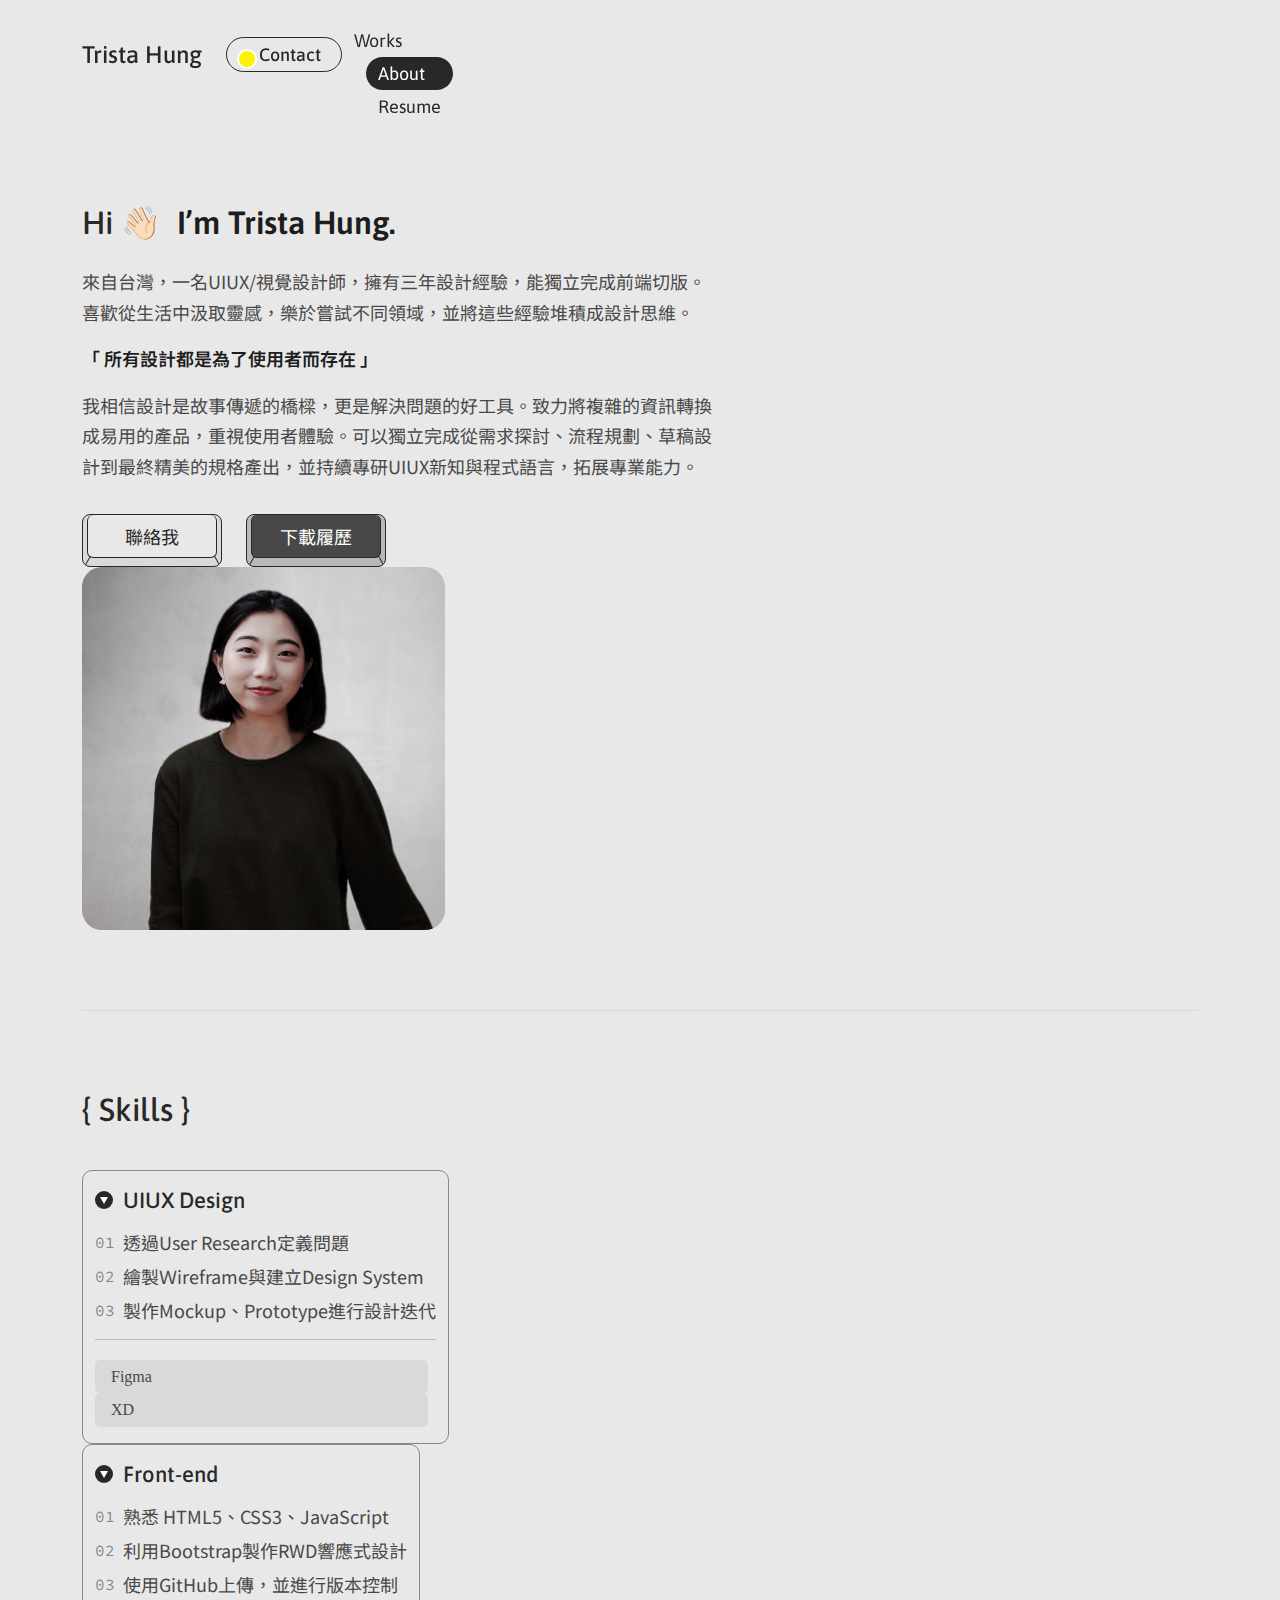
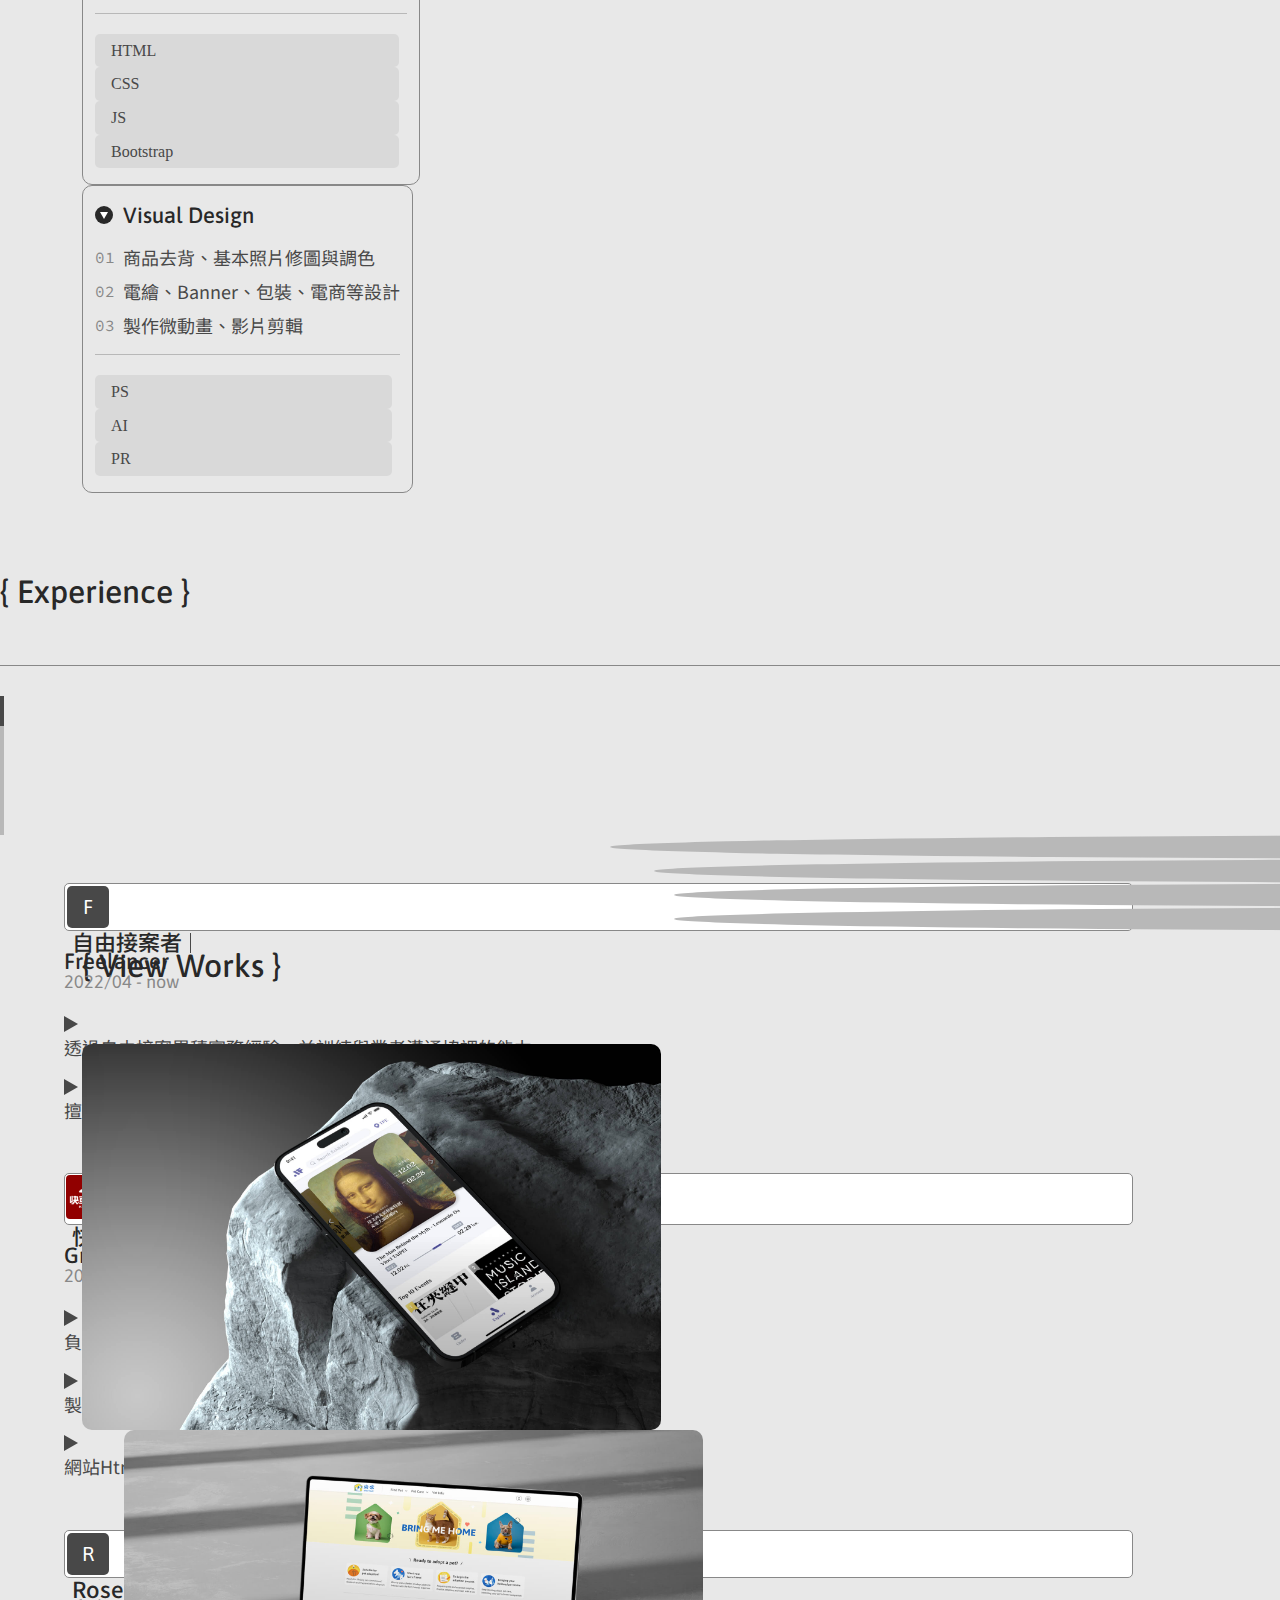
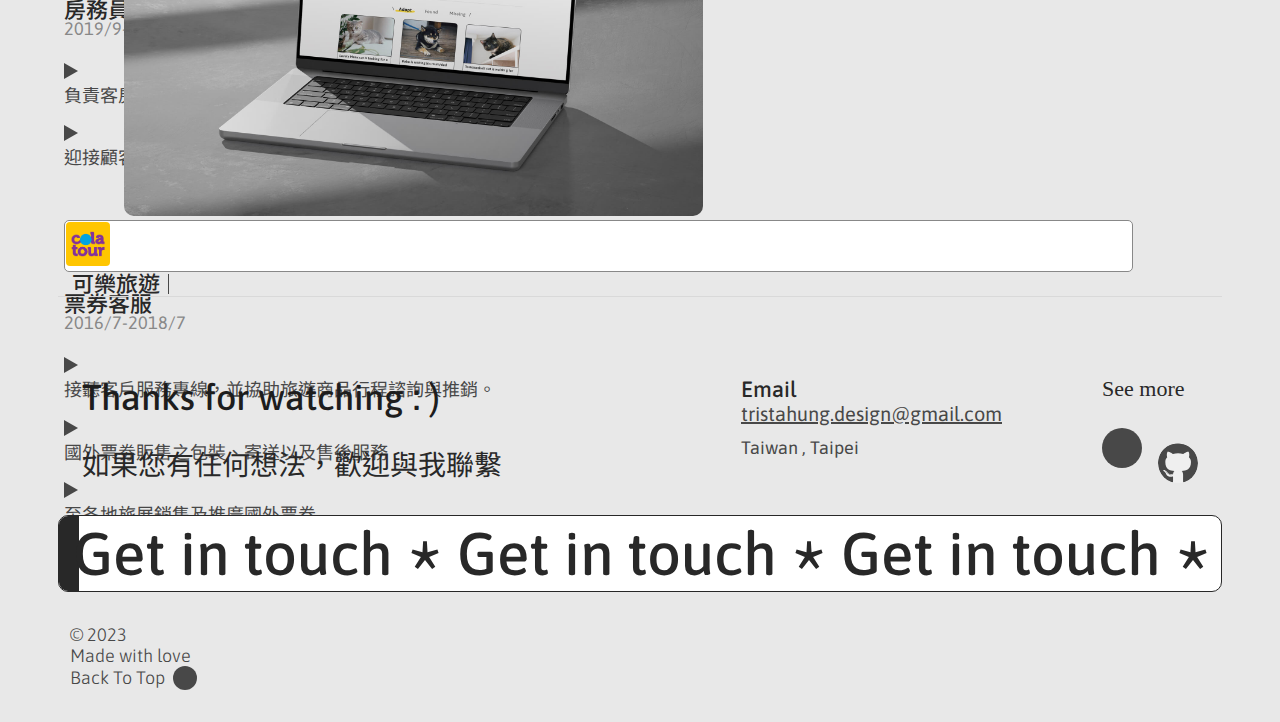
==== about/index.html @ 44d35fab "fixed 100vh problem with ios safari" ====
<!DOCTYPE html>
<html lang="zh-Hant">
  <head>
    <meta charset="UTF-8" />
    <meta http-equiv="X-UA-Compatible" content="IE=edge" />
    <meta name="viewport" content="width=device-width, initial-scale=1.0" />
    <title>關於我 About | Trista Hung ∙ Design</title>
    <meta name="autor" content="Trista" />
    <meta name="theme-color" content="#e8e8e8" />
    <!-- fav.io -->
    <link
      rel="apple-touch-icon"
      sizes="180x180"
      href="/img/favicon_io/apple-touch-icon.png"
    />
    <link
      rel="icon"
      type="image/png"
      sizes="32x32"
      href="/img/favicon_io/favicon-32x32.png"
    />
    <link
      rel="icon"
      type="image/png"
      sizes="16x16"
      href="/img/favicon_io/favicon-16x16.png"
    />
    <link rel="manifest" href="/img/favicon_io/site.webmanifest" />
    <!-- Bootstrap - CSS -->
    <link
      href="https://cdn.jsdelivr.net/npm/bootstrap@5.3.2/dist/css/bootstrap.min.css"
      rel="stylesheet"
      integrity="sha384-T3c6CoIi6uLrA9TneNEoa7RxnatzjcDSCmG1MXxSR1GAsXEV/Dwwykc2MPK8M2HN"
      crossorigin="anonymous"
    />
    <!-- fontawesome -->
    <link
      rel="stylesheet"
      href="https://cdnjs.cloudflare.com/ajax/libs/font-awesome/6.4.2/css/all.min.css"
      integrity="sha512-z3gLpd7yknf1YoNbCzqRKc4qyor8gaKU1qmn+CShxbuBusANI9QpRohGBreCFkKxLhei6S9CQXFEbbKuqLg0DA=="
      crossorigin="anonymous"
      referrerpolicy="no-referrer"
    />
    <!-- Animate.css -->
    <link
      rel="stylesheet"
      href="https://cdnjs.cloudflare.com/ajax/libs/animate.css/4.1.1/animate.min.css"
    />
    <!-- nav-CSS -->
    <link rel="stylesheet" href="/css/header_style/nav.css" />
    <!-- nextWork-->
    <link
      rel="stylesheet"
      href="/css/project_style/pj_nextWork/pj_nextWork.css"
    />
    <!-- CSS -->
    <link rel="stylesheet" href="/css/about_style/about.css" />
    <!-- footer-CSS -->
    <link rel="stylesheet" href="/css/footer_style/footer.css" />
    <!-- animation-wrapper -->
    <link rel="stylesheet" href="/css/CG_style/CG.css" />
  </head>
  <body>
    <div class="preload">
      <div class="load-wrapper d-flex">
        <div class="boxes-group d-flex">
          <div class="box boxL">
            <h1 class="box-txt">L</h1>
          </div>
          <div class="box boxO">
            <h1 class="box-txt">O</h1>
          </div>
          <div class="box boxA">
            <h1 class="box-txt">A</h1>
          </div>
          <div class="box boxD">
            <h1 class="box-txt">D</h1>
          </div>
        </div>
        <div class="boxes-group d-flex">
          <div class="box boxI">
            <h1 class="box-txt">I</h1>
          </div>
          <div class="box boxN">
            <h1 class="box-txt">N</h1>
          </div>
          <div class="box boxG">
            <h1 class="box-txt">G</h1>
          </div>
        </div>
      </div>
    </div>
    <header>
      <div class="nav-area container-lg">
        <nav class="nav-menu">
          <div class="nav-menu-left col-10 col-md-6">
            <a href="/" class="menu-item-logo">
              <h1>Trista Hung</h1>
            </a>
            <div class="navitem-contact">
              <a
                href="mailto: tristahung.design@gmail.com"
                class="call-link d-flex align-items-center"
              >
                <div class="call-current">Contact</div>
                <div class="call-hover">
                  <i class="fa-regular fa-face-smile-wink"></i>Let's talk
                </div>
              </a>
            </div>
          </div>
          <div class="nav-menu-right col-2 col-md-6">
            <!-- checkbox -->
            <input type="checkbox" id="menu-slider" />
            <!-- burger-button -->
            <label for="menu-slider" class="menu-burger d-flex">
              <div class="burger-icon"></div>
            </label>
            <!-- menu-item -->
            <ul class="menu-item d-flex">
              <li id="work-page" class="page-btn">
                <a href="/" class="item-link d-inline-block">Works</a>
              </li>
              <li id="about-page" class="w--current">
                <a href="/about/" class="item-link d-inline-block">About</a>
              </li>
              <li id="resume-page" class="page-btn">
                <a
                  href="/img/2023Trista_Resume.pdf"
                  class="item-link d-inline-block"
                  target="_blank"
                  >Resume</a
                >
              </li>
            </ul>
            <!-- mask -->
            <label for="menu-slider" class="menu-mask"></label>
          </div>
        </nav>
        <div class="nav-background"></div>
      </div>
    </header>
    <main class="main-area container-lg">
      <section class="intro d-flex">
        <div class="intro-content">
          <h1 class="heading">Hi 👋🏻 <strong>I’m Trista Hung.</strong></h1>
          <div class="intro-txt-groups">
            <p class="intro-txt">
              來自台灣，一名UIUX/視覺設計師，擁有三年設計經驗，能獨立完成前端切版。
              <br class="br" />
              喜歡從生活中汲取靈感，樂於嘗試不同領域，並將這些經驗堆積成設計思維。
            </p>
            <p class="intro-txt intro-point">
              「 所有設計都是為了使用者而存在 」
            </p>
            <p class="intro-txt">
              我相信設計是故事傳遞的橋樑，更是解決問題的好工具。致力將複雜的資訊轉換成易用的產品，重視使用者體驗。可以獨立完成從需求探討、流程規劃、草稿設計到最終精美的規格產出，並持續專研UIUX新知與程式語言，拓展專業能力。
            </p>
          </div>
          <div class="button-groups">
            <button class="intro-button btn" type="button">
              <a href="mailto: tristahung.design@gmail.com" class="btn-txt"
                >聯絡我</a
              >
            </button>
            <button class="intro-button btn-style2 btn" type="button">
              <a
                href="/img/2023Trista_Resume.pdf"
                class="btn-txt"
                target="_blank"
                >下載履歷</a
              >
            </button>
          </div>
        </div>
        <div class="intro-img">
          <img src="/img/index_about/trista-avatar.jpg" alt="trista-avatar" />
        </div>
      </section>
      <section class="skills container-lg">
        <h2 class="pj-title">{ Skills }</h2>
        <div class="skill-groups d-flex">
          <div class="pj-sideinfo skill-UIUX">
            <div class="info-card-title">
              <div class="sideicon"></div>
              <h5 class="card-title">UIUX Design</h5>
            </div>
            <ul class="info-card-content">
              <li>
                <p class="list-number">01</p>
                <p class="body">透過User Research定義問題</p>
              </li>
              <li>
                <p class="list-number">02</p>
                <p class="body">繪製Ｗireframe與建立Design System</p>
              </li>
              <li>
                <p class="list-number">03</p>
                <p class="body">製作Mockup、Prototype進行設計迭代</p>
              </li>
            </ul>
            <div class="tag-group">
              <div class="tag-item d-inline-block"><p>Figma</p></div>
              <div class="tag-item d-inline-block"><p>XD</p></div>
            </div>
          </div>
          <div class="pj-sideinfo skill-FrontEnd">
            <div class="info-card-title">
              <div class="sideicon"></div>
              <h5 class="card-title">Front-end</h5>
            </div>
            <ul class="info-card-content">
              <li>
                <p class="list-number">01</p>
                <p class="body">熟悉 HTML5、CSS3、JavaScript</p>
              </li>
              <li>
                <p class="list-number">02</p>
                <p class="body">利用Bootstrap製作RWD響應式設計</p>
              </li>
              <li>
                <p class="list-number">03</p>
                <p class="body">使用GitHub上傳，並進行版本控制</p>
              </li>
            </ul>
            <div class="tag-group">
              <div class="tag-item d-inline-block"><p>HTML</p></div>
              <div class="tag-item d-inline-block"><p>CSS</p></div>
              <div class="tag-item d-inline-block"><p>JS</p></div>
              <div class="tag-item d-inline-block"><p>Bootstrap</p></div>
            </div>
          </div>
          <div class="pj-sideinfo skill-Visual">
            <div class="info-card-title">
              <div class="sideicon"></div>
              <h5 class="card-title">Visual Design</h5>
            </div>
            <ul class="info-card-content">
              <li>
                <p class="list-number">01</p>
                <p class="body">商品去背、基本照片修圖與調色</p>
              </li>
              <li>
                <p class="list-number">02</p>
                <p class="body">電繪、Banner、包裝、電商等設計</p>
              </li>
              <li>
                <p class="list-number">03</p>
                <p class="body">製作微動畫、影片剪輯</p>
              </li>
            </ul>
            <div class="tag-group">
              <div class="tag-item d-inline-block"><p>PS</p></div>
              <div class="tag-item d-inline-block"><p>AI</p></div>
              <div class="tag-item d-inline-block"><p>PR</p></div>
            </div>
          </div>
        </div>
      </section>
      <section class="experience container-lg">
        <h2 class="pj-title">{ Experience }</h2>
        <div class="d-flex">
          <div class="custom-scrollbar">
            <div class="scrollbar-thumb"></div>
          </div>
          <div id="imageslider" class="slide-wrapper container-fuild d-flex">
            <div class="process-bar d-flex">
              <div class="circle"></div>
              <div class="circle"></div>
              <div class="circle"></div>
              <div class="circle"></div>
            </div>
            <div class="slider slidefirst">
              <div class="com-header d-flex">
                <div class="com-left d-flex align-items-center">
                  <div class="com-logo"><p>F</p></div>
                  <div class="com-name">自由接案者</div>
                  <div class="com-job">Freelancer</div>
                </div>
                <div class="com-right d-flex">
                  <div class="circle"></div>
                  <div class="com-time">2022/04 - now</div>
                </div>
              </div>
              <div class="content-groups">
                <div class="com-content d-flex">
                  <p class="top-arrow-icon"></p>
                  <p class="txt">
                    透過自由接案累積實務經驗，並訓練與業者溝通協調的能力
                  </p>
                </div>
                <div class="com-content d-flex">
                  <p class="top-arrow-icon"></p>
                  <p class="txt">
                    擅長社群圖文、商品頁面、廣告宣傳、Banner、商品包裝等設計
                  </p>
                </div>
              </div>
            </div>
            <div class="slider slidesecond">
              <div class="com-header d-flex">
                <div class="com-left d-flex align-items-center">
                  <div class="com-logo logo-style2">
                    <img
                      src="/img/index_about/kuaiche-logo.png"
                      alt="kuaiche-logo"
                    />
                  </div>
                  <div class="com-name">快車肉乾</div>
                  <div class="com-job">Graphic Designer</div>
                </div>
                <div class="com-right d-flex">
                  <div class="circle"></div>
                  <div class="com-time">2020/12-2022/3</div>
                </div>
              </div>
              <div class="content-groups">
                <div class="com-content d-flex">
                  <p class="top-arrow-icon"></p>
                  <p class="txt">負責門市行銷活動與網站活動相關設計製作</p>
                </div>
                <div class="com-content d-flex">
                  <p class="top-arrow-icon"></p>
                  <p class="txt">
                    製作社群圖文、廣告文宣等內容，並負責文案的撰寫
                  </p>
                </div>
                <div class="com-content d-flex">
                  <p class="top-arrow-icon"></p>
                  <p class="txt">網站Html修改、平台維護管理及行銷活動上架</p>
                </div>
              </div>
            </div>
            <div class="slider slidethird">
              <div class="com-header d-flex">
                <div class="com-left d-flex align-items-center">
                  <div class="com-logo"><p>R</p></div>
                  <div class="com-name">Rose Lodge(愛爾蘭)</div>
                  <div class="com-job">房務員</div>
                </div>
                <div class="com-right d-flex">
                  <div class="circle"></div>
                  <div class="com-time">2019/9-2020/3</div>
                </div>
              </div>
              <div class="content-groups">
                <div class="com-content d-flex">
                  <p class="top-arrow-icon"></p>
                  <p class="txt">
                    負責客房內清潔整理，以及各樓層公共區域之清潔維護
                  </p>
                </div>
                <div class="com-content d-flex">
                  <p class="top-arrow-icon"></p>
                  <p class="txt">
                    迎接顧客並協助把行李送至房間，並向介紹飯店各項設施
                  </p>
                </div>
              </div>
            </div>
            <div class="slider slidefourth">
              <div class="com-header d-flex">
                <div class="com-left d-flex align-items-center">
                  <div class="com-logo logo-style2">
                    <img src="/img/index_about/Cola-logo.png" alt="cola-logo" />
                  </div>
                  <div class="com-name">可樂旅遊</div>
                  <div class="com-job">票券客服</div>
                </div>
                <div class="com-right d-flex">
                  <div class="circle"></div>
                  <div class="com-time">2016/7-2018/7</div>
                </div>
              </div>
              <div class="content-groups">
                <div class="com-content d-flex">
                  <p class="top-arrow-icon"></p>
                  <p class="txt">
                    接聽客戶服務專線，並協助旅遊商品行程諮詢與推銷。
                  </p>
                </div>
                <div class="com-content d-flex">
                  <p class="top-arrow-icon"></p>
                  <p class="txt">國外票劵販售之包裝、寄送以及售後服務</p>
                </div>
                <div class="com-content d-flex">
                  <p class="top-arrow-icon"></p>
                  <p class="txt">至各地旅展銷售及推廣國外票券</p>
                </div>
              </div>
            </div>
          </div>
        </div>
      </section>
      <section class="nextpj-area container-lg">
        <h2 class="pj-title">{ View Works }</h2>
        <div class="card-groups d-flex">
          <div class="card pj-card" id="pj-artfind">
            <a href="/project/artfind/" class="btn pj-link"></a>
            <img
              class="pj-img"
              src="/img/project/UIUX/ArtFind/ArtFind-cover.jpg"
              alt="artFind-uiux-project"
            />
            <div class="pj-mask">
              <p class="view">View ＋</p>
            </div>
            <div class="card-body pj-txt">
              <ul>
                <li class="txt-first">
                  <span class="list-number">01</span>
                  <span class="txt-date"> 2023/01 - 02 </span>
                </li>
                <li class="txt-second">
                  <span class="list-number">02</span>
                  <span class="txt-EN title"> Art-Find </span>
                  <span class="txt-divider"></span>
                  <span class="info-artfind txt-info"></span>
                </li>
                <li class="txt-third">
                  <span class="list-number">03</span>
                  <span class="info-artfind txt-info"></span>
                </li>
              </ul>
              <div class="tag-group">
                <div class="tag-item d-inline-block"><p>UIUX</p></div>
                <div class="tag-item d-inline-block"><p>App</p></div>
                <div class="tag-item d-inline-block"><p>Exhibition</p></div>
              </div>
            </div>
          </div>
          <div class="card pj-card" id="pj-pet">
            <a href="/project/straywuo/" class="btn pj-link"></a>
            <img
              class="pj-img"
              src="/img/project/UIUX/Pet/Pet-cover.jpg"
              alt="pet-uiux-project"
            />
            <div class="pj-mask">
              <p class="view">View ＋</p>
            </div>
            <div class="card-body pj-txt">
              <ul>
                <li class="txt-first">
                  <span class="list-number">01</span>
                  <span class="txt-date"> 2023/03 - 04 </span>
                </li>
                <li class="txt-second">
                  <span class="list-number">02</span>
                  <span class="txt-EN title"> Straywuo </span>
                  <span class="txt-CH title"> 浪窩 </span>
                  <span class="txt-divider"></span>
                  <span class="info-pet txt-info"></span>
                </li>
                <li class="txt-third">
                  <span class="list-number txt">03</span>
                  <span class="info-pet txt-info"></span>
                </li>
              </ul>
              <div class="tag-group">
                <div class="tag-item d-inline-block"><p>UIUX</p></div>
                <div class="tag-item d-inline-block"><p>RWD</p></div>
                <div class="tag-item d-inline-block"><p>Pet Adopt</p></div>
              </div>
            </div>
          </div>
        </div>
      </section>
    </main>
    <footer class="footer-area container-lg">
      <section class="footer-content">
        <div class="left-div">
          <h3>Thanks for watching : )</h3>
          <h4>如果您有任何想法，歡迎與我聯繫</h4>
        </div>
        <div class="right-div">
          <div class="email-item">
            <div class="title"><p>Email</p></div>
            <div class="body">
              <a href="mailto: tristahung.design@gmail.com" class="email-link"
                >tristahung.design@gmail.com</a
              >
              <p>Taiwan , Taipei</p>
            </div>
          </div>
          <div class="media-item">
            <div class="title"><p>See more</p></div>
            <div class="icons d-flex">
              <button class="behance">
                <a href="https://www.behance.net/shihtinghung2" target="_blank">
                  <i class="fa-brands fa-behance"></i
                ></a>
              </button>
              <button class="github">
                <a
                  href="https://github.com/trista-design?tab=repositories"
                  target="_blank"
                  >github</a
                >
              </button>
            </div>
          </div>
        </div>
      </section>
      <section class="continuous-scroll row">
        <a href="mailto: tristahung.design@gmail.com">Get in touch</a>
        <div class="scroll">
          <div class="first">
            &nbsp;Get in touch <span>*</span> Get in touch <span>*</span> Get in
            touch <span>*</span> Get in touch <span>*</span>
          </div>
          <div class="second">
            &nbsp;Get in touch <span>*</span> Get in touch <span>*</span> Get in
            touch <span>*</span> Get in touch <span>*</span>
          </div>
        </div>
      </section>
      <section class="footer-last row d-flex">
        <p class="txt txt-2023">&copy 2023</p>
        <p class="txt txt-love">Made with love</p>
        <div id="BTT-footer" class="BTT" onclick="BackToTop()">
          <p class="txt txt-BTT">Back To Top</p>
          <div class="icon">
            <i class="fa-solid fa-arrow-up"></i>
          </div>
        </div>
      </section>
      <div class="footer-div"></div>
    </footer>
    <!-- bootstrap - JS -->
    <script
      src="https://cdn.jsdelivr.net/npm/bootstrap@5.3.2/dist/js/bootstrap.bundle.min.js"
      integrity="sha384-C6RzsynM9kWDrMNeT87bh95OGNyZPhcTNXj1NW7RuBCsyN/o0jlpcV8Qyq46cDfL"
      crossorigin="anonymous"
    ></script>
    <!-- JS : animation-wrapper -->
    <script src="/js/CG.js"></script>
    <!-- JS : navChange -->
    <script src="/js/navChange.js"></script>
    <!-- JS：ExperienceScrollBar -->
    <script src="/js/about_page.js"></script>
    <!-- JS : cardInfo -->
    <script src="/js/cardInfo.js"></script>
  </body>
</html>
---- css/header_style/nav.css ----
* {
  padding: 0;
  margin: 0;
  box-sizing: border-box;
  list-style: none;
}

header {
  height: 144px;
}

.nav-area {
  position: fixed;
  left: 0;
  right: 0;
  z-index: 10;
  font-family: "Asap", sans-serif;
  animation: opacity0 2s, fadeInDown 1s 2s;
}

.nav-menu {
  margin: 24px auto 0 auto;
  width: 1200px;
  height: 60px;
  border-radius: 100px;
  display: flex;
  position: relative;
  animation: 0.3s ease-in-out;
  z-index: 12;
}
.nav-menu .nav-menu-left {
  display: flex;
  align-items: center;
  transition: 0.3s 0.1s ease;
}
.nav-menu .nav-menu-left .menu-item-logo {
  text-decoration: none;
  color: var(--black-600);
  cursor: pointer;
  margin-right: 24px;
}
.nav-menu .nav-menu-left .menu-item-logo h1 {
  margin-top: auto;
  margin-bottom: auto;
  font-size: 24px;
  font-weight: 500;
}
.nav-menu .nav-menu-right {
  display: flex;
  justify-content: end;
}
.nav-menu .nav-menu-right #menu-slider {
  display: none;
}
.nav-menu .nav-menu-right .menu-burger {
  width: 32px;
  height: 32px;
  cursor: pointer;
  position: absolute;
  top: 12px;
  right: -35%;
  opacity: 0;
  transition: 0.2s ease;
}
.nav-menu .nav-menu-right .menu-burger .burger-icon {
  cursor: pointer;
  position: absolute;
  z-index: 5;
  top: 46%;
  left: 3px;
  width: 24px;
  height: 2px;
  background-color: var(--black-600);
  border-radius: 50px;
  transition: 0.5s ease;
}
.nav-menu .nav-menu-right .menu-burger .burger-icon::before {
  content: " ";
  position: absolute;
  width: 24px;
  height: 2px;
  transform: translateY(-8px);
  -webkit-transform: translateY(-8px);
  background-color: var(--black-600);
  border-radius: 50px;
  transition: 0.5s ease;
}
.nav-menu .nav-menu-right .menu-burger .burger-icon::after {
  content: " ";
  position: absolute;
  width: 24px;
  height: 2px;
  transform: translateY(8px);
  -webkit-transform: translateY(8px);
  background-color: var(--black-600);
  border-radius: 50px;
  transition: 0.5s ease;
}
.nav-menu .nav-menu-right .menu-item {
  font-size: 18px;
  font-weight: 400;
  margin-top: auto;
  margin-bottom: auto;
}
.nav-menu .nav-menu-right .menu-item li {
  padding: 6px 12px;
  border-radius: 25px;
}
.nav-menu .nav-menu-right .menu-item li a {
  text-decoration: none;
  color: var(--black-600);
}
.nav-menu .nav-menu-right .menu-item li:not(:first-child) {
  margin-left: 24px;
}
.nav-menu .nav-menu-right .menu-item li:hover {
  background-color: var(--black-200);
}
.nav-menu .nav-menu-right .menu-item .w--current {
  background-color: var(--black-600);
}
.nav-menu .nav-menu-right .menu-item .w--current a {
  color: var(--white);
}
.nav-menu .nav-menu-right .menu-item .w--current:hover {
  background-color: var(--black-600);
}
.nav-menu .nav-menu-right .media-item {
  display: none;
}
.nav-menu .nav-menu-right .menu-mask {
  position: absolute;
  top: 0;
  left: 0;
  height: 60px;
  background-color: var(--black-600);
  border-radius: 100%;
  background-color: rgba(217, 217, 217, 0.2);
  -webkit-backdrop-filter: blur(5px);
          backdrop-filter: blur(5px);
  border-radius: 50px;
  box-shadow: 0 3px 5px rgba(136, 136, 136, 0.2);
  display: none;
  transition: 0.3s ease;
}

.navitem-contact {
  font-size: 18px;
  font-weight: 500;
  color: var(--black-600);
  border: 1.5px solid var(--black-600);
  border-radius: 25px;
  padding: 6px 20px 6px 32px;
  height: -moz-fit-content;
  height: fit-content;
  position: relative;
  transition: 0.3s ease-in-out;
}
.navitem-contact .call-link {
  text-decoration: none;
  color: var(--black-600);
}
.navitem-contact .call-link .call-current {
  position: relative;
  opacity: 1;
  visibility: visible;
  transition: 0.2s ease;
}
.navitem-contact .call-link .call-current::before {
  content: " ";
  position: absolute;
  top: 5px;
  left: -22px;
  width: 16px;
  height: 16px;
  background-color: var(--yellow-light);
  border-radius: 50%;
  border: 2px solid var(--white);
}
.navitem-contact .call-link .call-hover {
  position: absolute;
  left: 10px;
  opacity: 0;
  visibility: hidden;
}
.navitem-contact .call-link .call-hover .fa-face-smile-wink {
  margin-right: 6px;
  background-color: var(--yellow-light);
  border-radius: 50%;
}
.navitem-contact:hover .call-current {
  opacity: 0;
  visibility: hidden;
}
.navitem-contact:hover .call-hover {
  opacity: 1;
  visibility: visible;
}
.navitem-contact:hover {
  background-color: var(--white);
}

.nav-background {
  position: absolute;
  top: 0;
  left: 66px;
  right: 52px;
  z-index: 10;
  height: 60px;
  margin-top: 24px;
  background-color: rgba(217, 217, 217, 0.7);
  -webkit-backdrop-filter: blur(5px);
          backdrop-filter: blur(5px);
  border-radius: 100px;
  box-shadow: 0 3px 5px rgba(136, 136, 136, 0.3);
  opacity: 0;
  transition: 0.3s ease;
}

.nav-second {
  position: absolute;
  height: 60px;
  top: 24px;
  left: 80px;
  right: 68px;
  border-radius: 100px;
  padding-left: 12px;
  padding-right: 12px;
  z-index: 13;
  overflow: hidden;
  display: flex;
}
.nav-second .nav-second-left {
  display: flex;
  justify-content: center;
  align-self: center;
  height: 100%;
}
.nav-second .nav-second-left a {
  text-decoration: none;
  width: 100%;
  padding-left: 24px;
  position: relative;
  color: var(--black-600);
}
.nav-second .nav-second-left a i {
  font-size: 16px;
  position: absolute;
  left: 0;
  top: 40%;
  transition: 0.3s ease;
}
.nav-second .nav-second-left a p {
  font-family: "Noto Sans TC", sans-serif;
  font-size: 18px;
  line-height: 60px;
  display: block;
  opacity: 1;
}
.nav-second .nav-second-left a:hover p {
  color: var(--black-700);
  font-weight: 500;
}
.nav-second .nav-second-left a:hover i {
  animation: arrowmove 1.5s infinite;
}
.nav-second .nav-second-middle {
  display: flex;
  justify-content: center;
  flex-grow: 1;
}
.nav-second .nav-second-middle p {
  text-align: center;
  font-family: "Asap", sans-serif;
  font-size: 18px;
  font-weight: 400;
  line-height: 62px;
  color: var(--black-600);
  display: block;
  margin: 0;
}
.nav-second .nav-second-middle p .pj-name-CH {
  font-family: "Noto Sans TC", sans-serif;
}
.nav-second .nav-second-middle .pj-info {
  font-family: "Noto Sans TC", sans-serif;
  line-height: 60px;
  margin-bottom: 0;
  margin-left: 4px;
  white-space: nowrap;
  overflow: hidden;
  text-overflow: ellipsis;
  max-width: 100%;
}
.nav-second .nav-second-right {
  display: flex;
  align-self: center;
}

.nav-project-background {
  position: absolute;
  top: 0;
  left: 66px;
  right: 52px;
  z-index: 11;
  height: 60px;
  margin-top: 24px;
  background-color: rgba(217, 217, 217, 0.7);
  -webkit-backdrop-filter: blur(5px);
          backdrop-filter: blur(5px);
  border-radius: 100px;
  box-shadow: 0 3px 5px rgba(136, 136, 136, 0.3);
}

.slideUp {
  transform: translateY(-100px);
  transition: transform 0.5s ease-out;
}

.slideDown {
  transform: translateY(0);
  transition: transform 0.5s ease-out;
}

@keyframes opacity0 {
  0%, 100% {
    opacity: 0;
  }
}
@keyframes fadeInDown {
  0% {
    opacity: 0;
    transform: translateY(-50px);
  }
  100% {
    opacity: 1;
    transform: translateY(0px);
  }
}
@media screen and (max-width: 1399px) {
  .nav-menu {
    width: 1116px;
  }
  .nav-background {
    left: 20px;
    right: 4px;
  }
  .nav-second {
    left: 32px;
    right: 16px;
  }
  .nav-project-background {
    left: 20px;
    right: 4px;
  }
}
@media screen and (max-width: 1199px) {
  .nav-menu {
    width: 936px;
  }
  .nav-background {
    left: 20px;
    right: 4px;
  }
}
@media screen and (max-width: 991px) {
  .nav-area {
    padding: 0 24px 0 24px;
  }
  .nav-menu {
    width: auto;
  }
  .nav-background {
    left: 0px;
    right: 0px;
    margin: 24px 20px 0 24px;
  }
  .nav-second {
    left: 36px;
    right: 36px;
  }
  .nav-project-background {
    left: 24px;
    right: 20px;
  }
}
@media screen and (max-width: 830px) {
  #nav-middle-txt {
    max-width: 300px;
  }
}
@media screen and (max-width: 768px) {
  header .nav-area .nav-menu .nav-menu-left .menu-item-logo {
    margin-right: 16px;
  }
  header .nav-area .nav-menu .nav-menu-right {
    align-items: center;
  }
  header .nav-area .nav-menu .nav-menu-right .menu-burger {
    position: absolute;
    top: 14px;
    right: 24px;
    opacity: 1;
  }
  header .nav-area .nav-menu .nav-menu-right .menu-item li {
    display: none;
  }
  header .nav-area .nav-menu .nav-menu-right #menu-slider {
    display: none;
  }
  header .nav-area .nav-menu .nav-menu-right #menu-slider:checked ~ .menu-burger .burger-icon {
    width: 0;
  }
  header .nav-area .nav-menu .nav-menu-right #menu-slider:checked ~ .menu-burger .burger-icon::before {
    transform: rotate(45deg) translate(0px);
    -webkit-transform: rotate(45deg) translate(0px);
    height: 2px;
  }
  header .nav-area .nav-menu .nav-menu-right #menu-slider:checked ~ .menu-burger .burger-icon::after {
    transform: rotate(-45deg) translate(0px);
    -webkit-transform: rotate(-45deg) translate(0px);
    height: 2px;
  }
  header .nav-area .nav-menu .nav-menu-right #menu-slider:checked ~ .menu-item {
    z-index: 6;
    position: absolute;
    left: -12px;
  }
  header .nav-area .nav-menu .nav-menu-right #menu-slider:checked ~ .menu-item li {
    animation: showlater 0.2s ease;
    display: inline;
    width: -moz-fit-content;
    width: fit-content;
    margin-left: auto;
    margin-right: auto;
    position: relative;
    cursor: pointer;
  }
  header .nav-area .nav-menu .nav-menu-right #menu-slider:checked ~ .menu-item li:not(:first-child) {
    margin-left: 12px;
  }
  header .nav-area .nav-menu .nav-menu-right #menu-slider:checked ~ .menu-mask {
    display: flex;
    right: -4px;
    transition: 0.3s ease;
  }
  header .nav-second {
    left: 36px;
    right: 36px;
  }
  .nav-second {
    padding: 0 12px 0 12px;
  }
  .nav-second .nav-second-middle p:first-child {
    min-width: -moz-fit-content;
    min-width: fit-content;
    margin-left: auto;
  }
  .nav-second .nav-second-middle p:last-child {
    margin-right: auto;
  }
  #nav-middle-txt {
    max-width: 250px;
  }
}
@media screen and (max-width: 720px) {
  #nav-middle-txt {
    max-width: 220px;
  }
}
@media screen and (max-width: 699px) {
  #nav-middle-txt {
    max-width: 180px;
  }
}
@media screen and (max-width: 640px) {
  .nav-second .nav-second-left {
    width: 40px;
  }
  .nav-second .nav-second-middle {
    margin-right: 0;
  }
  #backToHome-txt {
    opacity: 0;
  }
}
@media screen and (max-width: 576px) {
  .nav-second .nav-second-right .navitem-contact {
    margin-left: 0;
    font-size: 16px;
    padding: 4px 16px 4px 28px;
  }
  .nav-second .nav-second-right .navitem-contact .call-link .call-current::before {
    width: 14px;
    height: 14px;
    left: -20px;
  }
  .nav-second .nav-second-middle p {
    font-size: 16px;
  }
  #nav-middle-txt {
    max-width: 130px;
  }
}
@media screen and (max-width: 490px) {
  header .nav-area {
    padding: 0 12px;
  }
  header .nav-area .nav-menu {
    padding: 0 0 0 24px;
  }
  header .nav-area .nav-menu .nav-menu-right #menu-slider:checked ~ .menu-mask {
    right: 0;
  }
  .nav-background {
    margin: 24px 12px 0 12px;
  }
  #nav-middle-txt,
  #nav-middle-title {
    display: none;
  }
  .nav-second {
    padding: 0;
  }
  .nav-second .nav-second-left {
    width: 76px;
  }
  .nav-second .nav-second-left a p {
    font-size: 16px;
  }
  .nav-project-background {
    left: 12px;
    right: 12px;
  }
  #backToHome-txt {
    opacity: 1;
  }
}
@media screen and (max-width: 458px) {
  header .nav-area .nav-menu {
    margin-left: -12px;
  }
  header .nav-area .nav-menu .nav-menu-left {
    padding-left: 8px;
  }
  header .nav-area .nav-menu .nav-menu-left .menu-item-logo {
    margin: 0;
  }
  header .nav-area .nav-menu .nav-menu-left .menu-item-logo h1 {
    font-size: 20px;
  }
  header .nav-area .nav-menu .nav-menu-right .menu-burger {
    width: 24px;
    height: 24px;
    top: 18px;
    right: 20px;
  }
  header .nav-area .nav-menu .nav-menu-right .menu-burger .burger-icon {
    width: 16px;
  }
  header .nav-area .nav-menu .nav-menu-right .menu-burger .burger-icon::before {
    width: 16px;
    transform: translateY(-6px);
    -webkit-transform: translateY(-6px);
  }
  header .nav-area .nav-menu .nav-menu-right .menu-burger .burger-icon::after {
    width: 16px;
    transform: translateY(6px);
    -webkit-transform: translateY(6px);
  }
  header .nav-area .nav-menu .nav-menu-right #menu-slider:checked ~ .menu-item {
    left: 0;
  }
  header .nav-area .nav-menu .nav-menu-right #menu-slider:checked ~ .menu-item li a {
    font-size: 16px;
  }
  header .nav-area .nav-menu .nav-menu-right #menu-slider:checked ~ .menu-mask {
    left: 12px;
  }
  .navitem-contact {
    margin-left: 12px;
    font-size: 16px;
    padding: 4px 16px 4px 28px;
  }
  .navitem-contact .call-link .call-current::before {
    width: 14px;
    height: 14px;
    left: -20px;
  }
}
@media screen and (max-width: 390px) {
  header .nav-area .nav-menu .nav-menu-left .menu-item-logo h1 {
    width: 56px;
    height: 26px;
    word-break: keep-all;
    overflow: hidden;
  }
  header .nav-area .nav-menu .nav-menu-right #menu-slider:checked ~ .menu-item li:not(:first-child) {
    margin-left: 8px;
  }
}
@keyframes showlater {
  0% {
    opacity: 0;
  }
  50% {
    opacity: 0;
  }
  100% {
    opacity: 1;
  }
}
@keyframes show {
  0% {
    opacity: 0;
  }
  100% {
    opacity: 1;
  }
}
@keyframes close {
  0% {
    opacity: 1;
  }
  100% {
    opacity: 0;
  }
}
@keyframes arrowmove {
  0% {
    left: 0px;
  }
  30% {
    left: 6px;
  }
  100% {
    left: -30px;
  }
}/*# sourceMappingURL=nav.css.map */
---- css/project_style/pj_nextWork/pj_nextWork.css ----
.nextpj-area {
  margin: 60px auto 0 auto;
  padding: 0;
  width: -moz-fit-content;
  width: fit-content;
}
.nextpj-area .pj-title {
  width: -moz-fit-content;
  width: fit-content;
  margin: 0 auto 60px auto;
  font-family: "Asap", sans-serif;
  font-weight: 500;
}
.nextpj-area .card-groups {
  justify-content: center;
  width: 1200px;
}
.nextpj-area .card-groups .pj-card {
  border-radius: 10px;
  width: 579px;
  aspect-ratio: 3/2;
  position: relative;
  overflow: hidden;
  cursor: pointer;
}
.nextpj-area .card-groups .pj-card .pj-img {
  -o-object-fit: cover;
     object-fit: cover;
  -o-object-position: 50% 50%;
     object-position: 50% 50%;
  width: 100%;
  height: 100%;
  transition: 0.3s ease-in-out;
}
.nextpj-area .card-groups .pj-card .pj-link {
  position: absolute;
  top: 0;
  bottom: 0;
  left: 0;
  right: 0;
  z-index: 3;
}
.nextpj-area .card-groups .pj-card .pj-mask {
  position: absolute;
  top: 0;
  bottom: 0;
  left: 0;
  right: 0;
  background-color: rgba(0, 0, 0, 0.5);
  color: transparent;
  z-index: 1;
  display: flex;
  justify-content: center;
  align-items: center;
  transition: 0.3s ease;
  opacity: 0;
}
.nextpj-area .card-groups .pj-card .pj-mask .view {
  font-family: "Asap", sans-serif;
  font-size: 24px;
  color: var(--white);
  display: block;
  padding-top: 24px;
  margin: 0;
  transition: 0.3s ease;
  opacity: 0;
}
.nextpj-area .card-groups .pj-card .pj-txt {
  position: absolute;
  background-color: var(--white);
  border-radius: 10px;
  z-index: 2;
  transition: all 0.5s ease-in-out;
  bottom: 12px;
  left: -300px;
  opacity: 0;
}
.nextpj-area .card-groups .pj-card .pj-txt ul {
  padding: 0;
}
.nextpj-area .card-groups .pj-card .pj-txt ul li {
  font-family: "Asap", sans-serif;
  padding-bottom: 10px;
  display: flex;
  align-items: center;
  position: relative;
  color: var(--black-500);
  font-size: 16px;
}
.nextpj-area .card-groups .pj-card .pj-txt ul li .list-number {
  font-family: "Source Code Pro", monospace;
  font-size: 14px;
  padding-right: 10px;
  color: var(--black-400);
}
.nextpj-area .card-groups .pj-card .pj-txt ul li .title {
  font-size: 18px;
  font-weight: 500;
  color: var(--black-600);
}
.nextpj-area .card-groups .pj-card .pj-txt ul .txt-second .txt-info {
  display: none;
}
.nextpj-area .card-groups .pj-card .pj-txt ul .txt-third::after {
  content: " ";
  position: absolute;
  left: 0;
  right: 0;
  bottom: 0;
  border-bottom: 1px solid var(--background-gray);
}
.nextpj-area .card-groups .pj-card .pj-txt .tag-group {
  margin-top: -6px;
}
.nextpj-area .card-groups .pj-card .pj-txt .tag-group .tag-item {
  margin-right: 8px;
}
.nextpj-area .card-groups .pj-card .pj-txt .tag-group .tag-item p {
  font-size: 14px;
  line-height: 1.6;
  font-weight: 300;
  padding: 2px 12px 2px 12px;
  margin: 0;
  color: var(--black-400);
  background-color: var(--background-gray);
  border-radius: 5px;
}
.nextpj-area .card-groups .pj-card:hover .pj-img {
  width: 110%;
  height: 110%;
  transform: translate(-5%, 0);
  -o-object-fit: cover;
     object-fit: cover;
}
.nextpj-area .card-groups .pj-card:hover .pj-mask {
  opacity: 1;
}
.nextpj-area .card-groups .pj-card:hover .pj-txt {
  left: 12px;
  opacity: 1;
}
.nextpj-area .card-groups .pj-card:hover {
  box-shadow: 2px 2px 10px rgba(72, 72, 72, 0.5);
  transition: 0.3s ease;
}
.nextpj-area .card-groups .pj-card:nth-of-type(2) {
  margin-left: 42px;
}
.nextpj-area .card-groups #pj-pet .pj-txt .txt-CH {
  padding-left: 4px;
}

@media screen and (max-width: 1399px) {
  .nextpj-area .card-groups {
    width: 1116px;
  }
}
@media screen and (max-width: 1199px) {
  .nextpj-area .card-groups {
    width: 936px;
  }
}
@media screen and (max-width: 991px) {
  .nextpj-area {
    padding: 0 36px 0 24px;
    width: 100%;
  }
  .nextpj-area .pj-title {
    margin-bottom: 42px;
  }
  .nextpj-area .card-groups {
    width: auto;
  }
  .nextpj-area .card-groups .pj-card {
    height: 400px;
  }
  .nextpj-area .card-groups .pj-card .pj-img {
    height: 260px;
  }
  .nextpj-area .card-groups .pj-card .pj-mask {
    height: 260px;
  }
  .nextpj-area .card-groups .pj-card:nth-of-type(2) {
    margin-left: 24px;
  }
  .nextpj-area .card-groups .pj-card .card-body {
    left: 0;
    bottom: 0;
    width: 100%;
    border-radius: 0;
    opacity: 1;
  }
  .nextpj-area .card-groups .pj-card .card-body ul .txt-second {
    border-bottom: 1px solid var(--background-gray);
  }
  .nextpj-area .card-groups .pj-card .card-body ul .txt-second .txt-divider {
    width: 1px;
    height: 16px;
    background-color: var(--black-400);
    margin: 0 8px;
  }
  .nextpj-area .card-groups .pj-card .card-body ul .txt-second .txt-info {
    display: block;
  }
  .nextpj-area .card-groups .pj-card .card-body ul .txt-third {
    display: none;
  }
  .nextpj-area .card-groups .pj-card:hover .card-body {
    left: 0;
  }
  .nextpj-area .card-groups .pj-card:hover .pj-img {
    height: 280px;
    width: 110%;
    -o-object-position: 50% 50%;
       object-position: 50% 50%;
  }
  .nextpj-area .card-groups .pj-card:hover .pj-mask .view {
    opacity: 1;
    padding: 0;
  }
  .nextpj-area .card-groups #pj-metro:hover .pj-img {
    -o-object-position: 50% 80%;
       object-position: 50% 80%;
  }
  .nextpj-area .card-groups #pj-grapic:hover .pj-img {
    -o-object-position: 50% 70%;
       object-position: 50% 70%;
  }
}
@media screen and (max-width: 899px) {
  .nextpj-area .pj-title h2 {
    font-size: 28px;
  }
  .nextpj-area .card-groups #pj-metro:hover .pj-img {
    -o-object-position: 50% 50%;
       object-position: 50% 50%;
  }
}
@media screen and (max-width: 768px) {
  .nextpj-area .pj-title {
    margin: 0 auto 42px auto;
  }
  .nextpj-area .card-groups {
    flex-direction: column;
  }
  .nextpj-area .card-groups .pj-card {
    width: 100%;
    height: 420px;
  }
  .nextpj-area .card-groups .pj-card:nth-of-type(2) {
    margin: 32px 0 0 0;
  }
  .nextpj-area .card-groups .pj-card .pj-img {
    height: 280px;
  }
  .nextpj-area .card-groups .pj-card .pj-mask {
    height: 280px;
  }
  .nextpj-area .card-groups .pj-card:hover .pj-img {
    width: 110%;
    height: 320px;
    -o-object-position: 0 50%;
       object-position: 0 50%;
  }
  .nextpj-area .card-groups #pj-caculator .pj-img {
    -o-object-position: 0 -56px;
       object-position: 0 -56px;
  }
  .nextpj-area .card-groups #pj-caculator:hover .pj-img {
    -o-object-position: 0 -72px;
       object-position: 0 -72px;
  }
  .nextpj-area .card-groups #pj-snakegame .pj-img {
    -o-object-position: 0 -44px;
       object-position: 0 -44px;
  }
  .nextpj-area .card-groups #pj-metro:hover .pj-img {
    -o-object-position: 50% 70%;
       object-position: 50% 70%;
  }
}
@media screen and (max-width: 576px) {
  .nextpj-area .card-groups .pj-card {
    height: 400px;
  }
  .nextpj-area .card-groups .pj-card .pj-img {
    height: 260px;
  }
  .nextpj-area .card-groups .pj-card .pj-mask {
    height: 260px;
  }
  .nextpj-area .card-groups .pj-card .pj-mask .view {
    font-size: 22px;
  }
  .nextpj-area .card-groups .pj-card:hover .pj-img {
    height: 300px;
    -o-object-position: 50% 80%;
       object-position: 50% 80%;
  }
  .nextpj-area .card-groups #pj-caculator .pj-img {
    -o-object-position: 50% -12px;
       object-position: 50% -12px;
  }
  .nextpj-area .card-groups #pj-caculator:hover .pj-img {
    -o-object-position: 50% 40%;
       object-position: 50% 40%;
  }
  .nextpj-area .card-groups #pj-snakegame .pj-img {
    -o-object-position: 50% -12px;
       object-position: 50% -12px;
  }
  .nextpj-area .card-groups #pj-snakegame:hover .pj-img {
    -o-object-position: 50% 40%;
       object-position: 50% 40%;
  }
  .nextpj-area .card-groups #pj-metro .pj-img {
    -o-object-position: 50% 60%;
       object-position: 50% 60%;
  }
  .nextpj-area .card-groups #pj-metro:hover .pj-img {
    -o-object-position: 50% 90%;
       object-position: 50% 90%;
  }
  .nextpj-area .card-groups #pj-grapic:hover .pj-img {
    -o-object-position: 50% 85%;
       object-position: 50% 85%;
  }
}
@media screen and (max-width: 520px) {
  .nextpj-area .card-groups #pj-caculator:hover .pj-img {
    -o-object-position: 50% 70%;
       object-position: 50% 70%;
  }
  .nextpj-area .card-groups #pj-snakegame:hover .pj-img {
    -o-object-position: 50% 70%;
       object-position: 50% 70%;
  }
  .nextpj-area .card-groups #pj-grapic:hover .pj-img {
    -o-object-position: 50% 110%;
       object-position: 50% 110%;
  }
}
@media screen and (max-width: 490px) {
  .nextpj-area {
    padding: 0 12px;
  }
  .nextpj-area .pj-title {
    margin-bottom: 36px;
  }
  .nextpj-area .card-groups .pj-card {
    height: 360px;
  }
  .nextpj-area .card-groups .pj-card .pj-img {
    height: 220px;
  }
  .nextpj-area .card-groups .pj-card .pj-mask {
    height: 220px;
  }
  .nextpj-area .card-groups .pj-card:hover .pj-img {
    height: 230px;
    width: 100%;
    transform: translate(0, 0);
    -o-object-position: 50% 55%;
       object-position: 50% 55%;
  }
  .nextpj-area .card-groups #pj-caculator .pj-img {
    -o-object-position: 50% 20%;
       object-position: 50% 20%;
  }
  .nextpj-area .card-groups #pj-caculator:hover .pj-img {
    -o-object-position: 50% 20%;
       object-position: 50% 20%;
  }
  .nextpj-area .card-groups #pj-snakegame .pj-img {
    -o-object-position: 50% 15%;
       object-position: 50% 15%;
  }
  .nextpj-area .card-groups #pj-snakegame:hover .pj-img {
    -o-object-position: 50% 15%;
       object-position: 50% 15%;
  }
  .nextpj-area .card-groups #pj-metro:hover .pj-img {
    -o-object-position: 50% 65%;
       object-position: 50% 65%;
  }
  .nextpj-area .card-groups #pj-grapic:hover .pj-img {
    -o-object-position: 50% 60%;
       object-position: 50% 60%;
  }
}
@media screen and (max-width: 458px) {
  .nextpj-area .card-groups .pj-card {
    height: 338px;
  }
  .nextpj-area .card-groups .pj-card .pj-img {
    height: 200px;
  }
  .nextpj-area .card-groups .pj-card .pj-mask {
    height: 200px;
  }
  .nextpj-area .card-groups .pj-card .pj-txt {
    padding: 16px;
  }
  .nextpj-area .card-groups .pj-card .pj-txt ul li {
    padding-bottom: 8px;
  }
  .nextpj-area .card-groups .pj-card:hover .pj-img {
    height: 210px;
  }
}
@media screen and (max-width: 390px) {
  .nextpj-area .card-groups .pj-card .pj-mask .view {
    font-size: 20px;
  }
  .nextpj-area .card-groups #pj-caculator:hover .pj-img {
    -o-object-position: 50% 30%;
       object-position: 50% 30%;
  }
}
@media screen and (max-width: 356px) {
  .nextpj-area .card-groups .pj-card:hover .pj-img {
    -o-object-position: 50% 60%;
       object-position: 50% 60%;
  }
  .nextpj-area .card-groups #pj-caculator:hover .pj-img {
    -o-object-position: 50% 40%;
       object-position: 50% 40%;
  }
  .nextpj-area .card-groups #pj-metro:hover .pj-img {
    -o-object-position: 50% 90%;
       object-position: 50% 90%;
  }
}
@media screen and (max-width: 340px) {
  .nextpj-area .card-groups .pj-card {
    height: 324px;
  }
  .nextpj-area .card-groups .pj-card .pj-txt {
    padding: 12px;
  }
  .nextpj-area .card-groups .pj-card .pj-txt ul li {
    font-size: 14px;
  }
  .nextpj-area .card-groups .pj-card .pj-txt ul li .title {
    font-size: 16px;
  }
  .nextpj-area .card-groups .pj-card .pj-txt ul li .list-number {
    font-size: 12px;
  }
  .nextpj-area .card-groups .pj-card .pj-txt .tag-group .tag-item {
    margin-right: 6px;
  }
  .nextpj-area .card-groups .pj-card .pj-txt .tag-group .tag-item p {
    font-size: 12px;
  }
  .nextpj-area .card-groups #pj-metro .pj-img {
    -o-object-position: 50% 50%;
       object-position: 50% 50%;
  }
  .nextpj-area .card-groups #pj-metro:hover .pj-img {
    -o-object-position: 50% 60%;
       object-position: 50% 60%;
  }
}/*# sourceMappingURL=pj_nextWork.css.map */
---- css/about_style/about.css ----
* {
  padding: 0;
  margin: 0;
  box-sizing: border-box;
  list-style: none;
}

body {
  width: 100vw;
  height: 100vh;
  background-color: var(--background-gray);
  overflow-x: hidden;
}

.pj-title {
  font-family: "Asap", sans-serif;
  font-size: 32px;
  font-weight: 500;
  color: var(--black-600);
  margin-bottom: 42px;
}

.intro {
  width: 1200px;
  margin: 60px auto 0 auto;
  justify-content: space-between;
}
.intro .intro-content {
  font-family: "Noto Sans TC", sans-serif;
  margin-top: auto;
  margin-bottom: auto;
  font-size: 18px;
  color: var(--black-500);
  width: 640px;
  display: block;
}
.intro .intro-content .heading {
  font-size: 32px;
  font-weight: 500;
  font-family: "Asap", sans-serif;
  margin-bottom: 24px;
  color: var(--black-600);
}
.intro .intro-content .heading strong {
  margin-left: 8px;
  font-weight: 600;
  color: var(--black-700);
}
.intro .intro-content .intro-txt {
  line-height: 1.7;
  font-weight: 400;
}
.intro .intro-content .intro-point {
  font-weight: 600;
  color: var(--black-700);
  margin: 16px 0;
}
.intro .intro-content .button-groups {
  margin-top: 32px;
  display: flex;
}
.intro .intro-content .button-groups .btn {
  border: 1px solid var(--black-600);
  border-radius: 8px;
  padding: 0 4px 8px 4px;
  background-color: var(--black-200);
  overflow: hidden;
  cursor: pointer;
  position: relative;
  transition: 0.1s ease-in-out;
  margin-right: 24px;
}
.intro .intro-content .button-groups .btn .btn-txt {
  font-family: "Noto Sans TC", sans-serif;
  text-decoration: none;
  font-size: 18px;
  line-height: 1;
  font-weight: 400;
  color: var(--black-600);
  background-color: var(--background-gray);
  border-left: 1px solid var(--black-600);
  border-right: 1px solid var(--black-600);
  border-bottom: 1px solid var(--black-600);
  border-radius: 6px;
  display: block;
  width: 130px;
  padding: 12px 0;
  margin: 0;
}
.intro .intro-content .button-groups .btn::before {
  content: " ";
  position: absolute;
  bottom: 5px;
  left: 0;
  right: 128px;
  border-top: 1px solid var(--black-600);
  transform: rotate(120deg);
}
.intro .intro-content .button-groups .btn::after {
  content: " ";
  position: absolute;
  bottom: 5px;
  left: 130px;
  right: 0;
  border-top: 1px solid var(--black-600);
  transform: rotate(60deg);
}
.intro .intro-content .button-groups .btn:hover .btn-txt {
  background-color: var(--black-300);
}
.intro .intro-content .button-groups .btn-style2 {
  background-color: var(--black-300);
  margin: 0;
}
.intro .intro-content .button-groups .btn-style2 .btn-txt {
  background-color: var(--black-500);
  color: var(--white);
}
.intro .intro-content .button-groups .btn-style2:hover .btn-txt {
  background-color: var(--black-400);
  color: var(--white);
}
.intro .intro-content .button-groups .btn:active {
  background-color: var(--background-gray);
  padding: 4px;
}
.intro .intro-content .button-groups .btn:active .btn-txt {
  color: var(--background-gray);
  background-color: var(--black-500);
  border: none;
}
.intro .intro-content .button-groups .btn:active::before {
  content: " ";
  border: none;
}
.intro .intro-content .button-groups .btn:active::after {
  content: " ";
  border: none;
}
.intro .intro-img {
  height: 400px;
  aspect-ratio: 5/5;
  border-radius: 20px;
  overflow: hidden;
}
.intro .intro-img img {
  width: 100%;
  height: 100%;
}

.skills {
  width: 1200px;
  margin: 80px auto;
  border-top: 1px solid var(--black-200);
  padding: 80px 0 0 0;
}
.skills .skill-groups {
  justify-content: space-between;
}
.skills .skill-groups .pj-sideinfo {
  border: 1px solid var(--black-400);
  border-radius: 10px;
  padding: 16px;
  width: -moz-fit-content;
  width: fit-content;
  display: block;
}
.skills .skill-groups .pj-sideinfo .info-card-title {
  display: flex;
}
.skills .skill-groups .pj-sideinfo .info-card-title .sideicon {
  width: 18px;
  height: 18px;
  background-color: var(--black-600);
  border-radius: 50px;
  margin: auto 10px auto 0;
  position: relative;
}
.skills .skill-groups .pj-sideinfo .info-card-title .sideicon::before {
  content: " ";
  position: absolute;
  border-top: 7.5px solid var(--white);
  border-left: 4px solid transparent;
  border-right: 4px solid transparent;
  left: 5px;
  right: 5px;
  top: 6px;
}
.skills .skill-groups .pj-sideinfo .info-card-title .card-title {
  font-family: "Asap", sans-serif;
  font-size: 22px;
  font-weight: 500;
  color: var(--black-600);
}
.skills .skill-groups .pj-sideinfo ul {
  padding: 0;
  margin: 20px 0 0 0;
}
.skills .skill-groups .pj-sideinfo ul li {
  display: flex;
  font-size: 16px;
  font-weight: 400;
}
.skills .skill-groups .pj-sideinfo ul li .list-number {
  font-family: "Source Code Pro", monospace;
  margin-right: 10px;
  margin-bottom: 0;
  line-height: 18px;
  color: var(--black-400);
}
.skills .skill-groups .pj-sideinfo ul li .body {
  line-height: 18px;
  font-size: 18px;
  margin: 0;
  color: var(--black-500);
  font-family: "Noto Sans TC", sans-serif;
}
.skills .skill-groups .pj-sideinfo ul li:not(:first-child) {
  margin-top: 16px;
}
.skills .skill-groups .pj-sideinfo .tag-group {
  margin: 20px 0 0 0;
  padding-top: 20px;
  border-top: 1px solid var(--black-300);
}
.skills .skill-groups .pj-sideinfo .tag-group .tag-item {
  margin-right: 8px;
}
.skills .skill-groups .pj-sideinfo .tag-group .tag-item p {
  font-size: 16px;
  line-height: 1.6;
  font-weight: 300;
  padding: 4px 16px 4px 16px;
  margin: 0;
  color: var(--black-500);
  background-color: var(--black-200);
  border-radius: 5px;
}

.experience {
  width: 1200px;
  padding: 0 0 32px 0;
  position: relative;
}
.experience .custom-scrollbar {
  width: 4px;
  height: 139px;
  background-color: var(--black-300);
  margin-top: 86px;
  position: relative;
  overflow: hidden;
}
.experience .custom-scrollbar .scrollbar-thumb {
  position: absolute;
  top: 0;
  width: 4px;
  height: 30px;
  background-color: var(--black-500);
  transition: 0.3s linear;
}
.experience .slide-wrapper {
  position: absolute;
  left: -360px;
  margin: 0 0 0 424px;
  width: 100vw;
  padding: 0 22vw 0 0;
  height: -moz-fit-content;
  height: fit-content;
  overflow: hidden;
  overflow-x: scroll;
  overflow-y: hidden;
  scroll-behavior: smooth;
  scrollbar-width: none;
  cursor: grab;
}
.experience .slide-wrapper .process-bar {
  position: absolute;
  top: 0;
  left: 0;
  width: 2528px;
  height: -moz-fit-content;
  height: fit-content;
  align-items: center;
}
.experience .slide-wrapper .process-bar .circle {
  min-width: 24px;
  min-height: 24px;
  border-radius: 50%;
  background-color: var(--black-300);
  position: relative;
}
.experience .slide-wrapper .process-bar .circle::after {
  content: " ";
  position: absolute;
  z-index: 2;
  width: 16px;
  height: 16px;
  top: 4px;
  right: 4px;
  border-radius: 50%;
  background-color: var(--black-400);
}
.experience .slide-wrapper .process-bar .circle::before {
  content: " ";
  position: absolute;
  z-index: 3;
  width: 8px;
  height: 8px;
  top: 8px;
  right: 8px;
  border-radius: 50%;
  background-color: var(--white);
}
.experience .slide-wrapper .process-bar .circle:nth-of-type(1) {
  margin-left: 546px;
}
.experience .slide-wrapper .process-bar .circle:nth-of-type(2) {
  margin-left: 590px;
}
.experience .slide-wrapper .process-bar .circle:nth-of-type(3) {
  margin-left: 610px;
}
.experience .slide-wrapper .process-bar .circle:nth-of-type(4) {
  margin-left: 610px;
}
.experience .slide-wrapper .slider {
  min-width: 600px;
  margin: 48px 32px 0 0;
}
.experience .slide-wrapper .slider .com-header {
  color: var(--black-600);
  margin-bottom: 24px;
  justify-content: space-between;
}
.experience .slide-wrapper .slider .com-header .com-left .com-logo {
  border: 1px solid var(--black-400);
  background-color: var(--white);
  border-radius: 5px;
  padding: 2px;
}
.experience .slide-wrapper .slider .com-header .com-left .com-logo p {
  font-family: "Asap", sans-serif;
  font-size: 20px;
  line-height: 42px;
  width: 42px;
  height: 42px;
  margin: 0;
  text-align: center;
  background-color: var(--black-500);
  color: var(--white);
  border-radius: 5px;
}
.experience .slide-wrapper .slider .com-header .com-left .logo-style2 {
  padding: 1px;
}
.experience .slide-wrapper .slider .com-header .com-left .logo-style2 img {
  width: 44px;
  height: 44px;
  border-radius: 4px;
}
.experience .slide-wrapper .slider .com-header .com-left .com-name {
  font-family: "Noto Sans TC", sans-serif;
  font-size: 22px;
  line-height: 20px;
  font-weight: 500;
  margin: 0 8px;
}
.experience .slide-wrapper .slider .com-header .com-left .com-name::after {
  content: " ";
  display: inline-block;
  width: 1px;
  height: 20px;
  background-color: var(--black-500);
  margin: 0 0 -2px 8px;
}
.experience .slide-wrapper .slider .com-header .com-left .com-job {
  font-family: "Asap", sans-serif;
  font-size: 22px;
  line-height: 20px;
  font-weight: 500;
}
.experience .slide-wrapper .slider .com-header .com-right .circle {
  display: none;
}
.experience .slide-wrapper .slider .com-header .com-right .com-time {
  font-family: "Asap", sans-serif;
  font-size: 18px;
  height: -moz-fit-content;
  height: fit-content;
  margin: auto 0 auto auto;
  color: var(--black-400);
}
.experience .slide-wrapper .slider .content-groups {
  flex-direction: column;
  width: 100%;
}
.experience .slide-wrapper .slider .content-groups .com-content .top-arrow-icon {
  margin: 8px 10px 0 0;
  width: 14px;
  height: 16px;
  border-left: 14px solid var(--black-500);
  border-top: 8px solid transparent;
  border-bottom: 8px solid transparent;
}
.experience .slide-wrapper .slider .content-groups .com-content .txt {
  font-family: "Noto Sans TC", sans-serif;
  font-size: 18px;
  line-height: 1.7;
  color: var(--black-500);
  margin: 0;
}
.experience .slide-wrapper .slider .content-groups .com-content:not(:first-of-type) {
  margin-top: 16px;
}
.experience .slide-wrapper .slidethird .com-header .com-left .com-job,
.experience .slide-wrapper .slidefourth .com-header .com-left .com-job {
  font-family: "Noto Sans TC", sans-serif;
}
.experience .slide-wrapper:active {
  cursor: grabbing;
}
.experience .slide-wrapper::-webkit-scrollbar {
  width: 0;
  display: none;
}
.experience::before {
  content: " ";
  position: absolute;
  width: 100vw;
  height: 1px;
  top: 92px;
  left: 0;
  background-color: var(--black-400);
}
.experience::after {
  content: " ";
  position: absolute;
  width: 100vw;
  height: 1px;
  top: 92px;
  right: 0;
  background-color: var(--black-400);
}

.nextpj-area {
  margin: 80px auto 0 auto;
}
.nextpj-area .pj-title {
  margin: 0 0 60px 0;
}

.intro .intro-content .heading {
  animation: opacity0 2.5s, slideInUp 0.5s 2.5s linear;
}
.intro .intro-content .intro-txt-groups {
  animation: opacity0 2.9s, slideInUp 0.5s 2.9s linear;
}
.intro .intro-content .button-groups {
  animation: opacity0 3.3s, slideInUp 0.5s 3.3s linear;
}
.intro .intro-img {
  animation: opacity0 3.7s, slideInRight 0.5s 3.7s linear;
}

.skills {
  animation: opacity0 4.1s, fadeIn 0.5s 4.1s linear;
}

@keyframes opacity0 {
  0%, 100% {
    opacity: 0;
  }
}
@keyframes slideInUp {
  0% {
    opacity: 0;
    transform: translateY(20px);
  }
  100% {
    opacity: 1;
    transform: translateY(0px);
  }
}
@keyframes slideInRight {
  0% {
    opacity: 0;
    transform: translateX(60px);
  }
  100% {
    opacity: 1;
    transform: translateX(0px);
  }
}
@media screen and (max-width: 1760px) {
  .experience .slide-wrapper {
    padding-right: 20vw;
  }
}
@media screen and (max-width: 1600px) {
  .experience .slide-wrapper {
    padding-right: 17vw;
  }
}
@media screen and (max-width: 1440px) {
  .intro {
    height: -moz-fit-content;
    height: fit-content;
  }
  .intro .intro-content {
    height: -moz-fit-content;
    height: fit-content;
    margin: 0;
  }
  .intro .intro-img {
    height: 363px;
  }
  .experience .slide-wrapper {
    padding-right: 13vw;
  }
}
@media screen and (max-width: 1399px) {
  .intro {
    width: 1116px;
  }
  .skills {
    width: 1116px;
  }
  .skills .skill-groups .pj-sideinfo {
    padding: 16px 12px;
  }
  .skills .skill-groups .pj-sideinfo ul li .list-number {
    margin-right: 8px;
  }
  .experience .slide-wrapper {
    padding-right: 14vw;
  }
}
@media screen and (max-width: 1199px) {
  .intro {
    width: 936px;
  }
  .intro .intro-content {
    margin: 0 32px 0 0;
  }
  .intro .intro-content .intro-txt .br {
    display: none;
  }
  .intro .intro-content .intro-txt:nth-of-type(3) {
    margin: 0;
  }
  .intro .intro-img {
    min-width: 363px;
  }
  .skills {
    width: 936px;
  }
  .skills .skill-groups {
    flex-wrap: wrap;
  }
  .skills .skill-groups .pj-sideinfo {
    width: 450px;
    height: -moz-fit-content;
    height: fit-content;
    padding: 16px;
  }
  .skills .skill-groups .skill-UIUX {
    margin-right: 32px;
  }
  .skills .skill-groups .skill-Visual {
    margin-top: 24px;
  }
  .experience .slide-wrapper {
    padding-right: 16vw;
  }
}
@media screen and (max-width: 991px) {
  .main-area {
    width: auto;
    margin: 0 36px 0 24px;
    padding: 0;
  }
  .intro {
    width: auto;
  }
  .intro .intro-content {
    margin-right: 24px;
  }
  .intro .intro-img {
    min-width: 340px;
    height: 340px;
  }
  .skills {
    width: auto;
    margin: 60px 0 80px 0;
    padding-top: 60px;
  }
  .skills .skill-groups {
    justify-content: start;
  }
  .skills .skill-groups .pj-sideinfo {
    width: 48.5%;
  }
  .skills .skill-groups .pj-sideinfo:first-of-type {
    margin-right: 24px;
  }
  .experience {
    width: auto;
  }
  .experience .slide-wrapper {
    width: auto;
    margin: 0;
    padding: 0;
    left: 46px;
    right: -24px;
  }
  .nextpj-area {
    padding: 0;
  }
}
@media screen and (max-width: 899px) {
  .pj-title {
    margin: 0 auto 32px auto;
    width: -moz-fit-content;
    width: fit-content;
    font-size: 28px;
  }
  .intro {
    flex-direction: column;
    align-items: center;
    margin-top: 20px;
  }
  .intro .intro-content {
    order: 2;
    margin: 0;
    width: 630px;
  }
  .intro .intro-content .heading {
    width: -moz-fit-content;
    width: fit-content;
    margin: 0 auto 24px auto;
  }
  .intro .intro-content .button-groups {
    margin: 32px auto 0 auto;
    width: -moz-fit-content;
    width: fit-content;
  }
  .intro .intro-img {
    margin-bottom: 36px;
    min-width: 320px;
    height: 320px;
  }
  .skills .skill-groups {
    flex-direction: column;
  }
  .skills .skill-groups .pj-sideinfo {
    min-width: 400px;
    height: -moz-fit-content;
    height: fit-content;
    padding: 20px;
    margin: 0 auto;
  }
  .skills .skill-groups .pj-sideinfo .info-card-title .card-title {
    font-size: 20px;
  }
  .skills .skill-groups .pj-sideinfo ul {
    margin-top: 16px;
  }
  .skills .skill-groups .pj-sideinfo ul li .list-number {
    font-size: 14px;
  }
  .skills .skill-groups .pj-sideinfo ul li .body {
    font-size: 16px;
  }
  .skills .skill-groups .pj-sideinfo ul li:not(:first-child) {
    margin-top: 12px;
  }
  .skills .skill-groups .pj-sideinfo .tag-group {
    margin-top: 16px;
    padding-top: 16px;
  }
  .skills .skill-groups .pj-sideinfo .tag-group .tag-item p {
    font-size: 14px;
    padding: 4px 12px;
  }
  .skills .skill-groups .pj-sideinfo:nth-child(1) {
    margin: 0 auto;
  }
  .skills .skill-groups .pj-sideinfo:nth-child(2) {
    margin: 24px auto;
  }
  .experience::before {
    top: 76px;
  }
  .experience::after {
    top: 76px;
  }
  .experience .slide-wrapper .slider .com-header .com-left .com-logo p {
    width: 38px;
    height: 38px;
  }
  .experience .slide-wrapper .slider .com-header .com-left .logo-style2 img {
    width: 38px;
    height: 38px;
  }
  .experience .slide-wrapper .slider .com-header .com-left .com-name,
  .experience .slide-wrapper .slider .com-header .com-left .com-job {
    font-size: 20px;
  }
  .experience .slide-wrapper .slider .com-header .com-right .com-time {
    font-size: 16px;
  }
  .experience .slide-wrapper .slider .content-groups .com-content .top-arrow-icon {
    margin-right: 10px;
    width: 10px;
    height: 12px;
    border-left: 10px solid var(--black-500);
    border-top: 6px solid transparent;
    border-bottom: 6px solid transparent;
  }
  .experience .slide-wrapper .slider .content-groups .com-content .txt {
    font-size: 16px;
  }
  .nextpj-area .pj-title {
    margin: 0 auto 42px auto;
  }
  .intro .intro-content .heading {
    animation: opacity0 2.9s, slideInUp 0.5s 2.9s linear;
  }
  .intro .intro-content .intro-txt-groups {
    animation: opacity0 3.3s, slideInUp 0.5s 3.3s linear;
  }
  .intro .intro-content .button-groups {
    animation: opacity0 3.7s, slideInUp 0.5s 3.7s linear;
  }
  .intro .intro-img {
    animation: opacity0 2.5s, fadeIn 0.5s 2.5s linear;
  }
}
@media screen and (max-width: 690px) {
  .intro {
    margin-top: 0;
  }
  .intro .intro-content {
    width: auto;
  }
  .experience .slide-wrapper {
    left: 42px;
  }
  .experience .slide-wrapper .process-bar {
    width: 2048px;
  }
  .experience .slide-wrapper .process-bar .circle:nth-of-type(1) {
    margin-left: 435px;
  }
  .experience .slide-wrapper .process-bar .circle:nth-of-type(2) {
    margin-left: 470px;
  }
  .experience .slide-wrapper .process-bar .circle:nth-of-type(3) {
    margin-left: 490px;
  }
  .experience .slide-wrapper .process-bar .circle:nth-of-type(4) {
    margin-left: 490px;
  }
  .experience .slide-wrapper .slider {
    min-width: 480px;
  }
}
@media screen and (max-width: 576px) {
  .experience {
    padding-bottom: 60px;
    border-bottom: 1px solid var(--black-200);
  }
  .experience .custom-scrollbar {
    opacity: 0;
  }
  .experience .slide-wrapper {
    position: relative;
    flex-direction: column;
    left: -4px;
    width: 100%;
    cursor: auto;
  }
  .experience .slide-wrapper .process-bar {
    display: none;
  }
  .experience .slide-wrapper .process-bar .circle {
    display: none;
  }
  .experience .slide-wrapper .slider {
    margin: 48px 0 0 0;
    min-width: auto;
  }
  .experience .slide-wrapper .slider .com-header {
    flex-wrap: wrap;
    margin-bottom: 16px;
  }
  .experience .slide-wrapper .slider .com-header .com-left {
    order: 2;
    margin-left: 34px;
  }
  .experience .slide-wrapper .slider .com-header .com-right {
    width: 100%;
    margin-bottom: 24px;
  }
  .experience .slide-wrapper .slider .com-header .com-right .circle {
    display: block;
    position: relative;
    min-width: 18px;
    height: 18px;
    background-color: var(--black-300);
    border-radius: 50%;
    margin: 3px 16px 0 0;
  }
  .experience .slide-wrapper .slider .com-header .com-right .circle::before {
    content: " ";
    position: absolute;
    width: 6px;
    height: 6px;
    top: 6px;
    left: 6px;
    background-color: var(--white);
    border-radius: 50%;
    z-index: 3;
  }
  .experience .slide-wrapper .slider .com-header .com-right .circle::after {
    content: " ";
    position: absolute;
    width: 12px;
    height: 12px;
    top: 3px;
    left: 3px;
    background-color: var(--black-400);
    border-radius: 50%;
    z-index: 2;
  }
  .experience .slide-wrapper .slider .com-header .com-right .com-time {
    width: 100%;
    position: relative;
  }
  .experience .slide-wrapper .slider .com-header .com-right .com-time::after {
    content: " ";
    position: absolute;
    top: 12px;
    left: 140px;
    right: 0;
    background-color: var(--black-300);
    height: 1px;
  }
  .experience .slide-wrapper .slider .content-groups {
    width: auto;
    margin-left: 34px;
  }
  .experience .slide-wrapper .slider .content-groups .com-content {
    width: auto;
  }
  .experience .slide-wrapper .slider .content-groups .com-content .top-arrow-icon {
    margin-right: 8px;
  }
  .experience .slide-wrapper .slider .content-groups .com-content .txt {
    width: -moz-max-content;
    width: max-content;
    margin-bottom: 0px;
  }
  .experience .slide-wrapper .slider .content-groups .com-content:not(:first-of-type) {
    margin-top: 12px;
  }
  .experience .slide-wrapper .slidefirst {
    margin-top: 0;
  }
  .experience .slide-wrapper::before {
    content: " ";
    position: absolute;
    top: 4px;
    bottom: 0;
    left: 9px;
    width: 1px;
    background-color: var(--black-400);
  }
  .experience::before {
    display: none;
  }
  .experience::after {
    display: none;
  }
  .nextpj-area {
    margin-top: 60px;
  }
}
@media screen and (max-width: 490px) {
  .main-area {
    margin: 0 12px;
  }
  .experience {
    padding-bottom: 42px;
  }
  .nextpj-area {
    margin-top: 42px;
  }
  .nextpj-area .pj-title {
    margin: 0 auto 36px auto;
  }
}
@media screen and (max-width: 458px) {
  .pj-title {
    font-size: 24px;
  }
  .intro {
    margin-top: -24px;
  }
  .intro .intro-img {
    min-width: 270px;
    height: 270px;
  }
  .intro .intro-content .heading {
    font-size: 28px;
  }
  .intro .intro-content .intro-txt {
    font-size: 16px;
  }
  .intro .intro-content .button-groups .btn .btn-txt {
    font-size: 16px;
    width: 110px;
  }
  .intro .intro-content .button-groups .btn::before {
    right: 110px;
  }
  .intro .intro-content .button-groups .btn::after {
    bottom: 6px;
    left: 109px;
  }
  .skills .skill-groups .pj-sideinfo .info-card-title .sideicon {
    width: 16px;
    height: 16px;
    margin-right: 8px;
  }
  .skills .skill-groups .pj-sideinfo .info-card-title .sideicon::before {
    border-top: 5px solid var(--white);
    border-left: 4px solid transparent;
    border-right: 4px solid transparent;
    left: 4px;
    right: 4px;
  }
  .skills .skill-groups .pj-sideinfo .info-card-title .card-title {
    font-size: 18px;
  }
  .experience .slide-wrapper .slider .com-header .com-left .com-logo p {
    width: 34px;
    height: 34px;
    font-size: 18px;
    line-height: 36px;
  }
  .experience .slide-wrapper .slider .com-header .com-left .logo-style2 img {
    width: 36px;
    height: 36px;
  }
  .experience .slide-wrapper .slider .com-header .com-left .com-name {
    font-size: 18px;
  }
  .experience .slide-wrapper .slider .com-header .com-left .com-job {
    font-size: 18px;
  }
}
@media screen and (max-width: 430px) {
  .skills .skill-groups .pj-sideinfo {
    min-width: 100%;
    padding: 16px;
  }
}
@media screen and (max-width: 360px) {
  .skills .skill-groups .pj-sideinfo {
    padding: 12px;
  }
  .skills .skill-groups .pj-sideinfo ul {
    margin-top: 14px;
  }
  .skills .skill-groups .pj-sideinfo ul li .list-number {
    font-size: 12px;
    margin: 4px 6px 0 0;
  }
  .skills .skill-groups .pj-sideinfo ul li .body {
    font-size: 14px;
    line-height: 1.7;
  }
  .skills .skill-groups .pj-sideinfo ul li:not(:first-child) {
    margin-top: 6px;
  }
  .skills .skill-groups .pj-sideinfo .tag-group {
    margin-top: 14px;
    padding-top: 14px;
  }
  .skills .skill-groups .pj-sideinfo .tag-group .tag-item p {
    font-size: 12px;
    padding: 4px 10px;
  }
  .experience .slide-wrapper .slider {
    margin-top: 40px;
  }
  .experience .slide-wrapper .slider .com-header .com-left .com-logo p {
    width: 30px;
    height: 30px;
    font-size: 16px;
    line-height: 32px;
  }
  .experience .slide-wrapper .slider .com-header .com-left .logo-style2 img {
    width: 32px;
    height: 32px;
  }
  .experience .slide-wrapper .slider .com-header .com-left .com-name {
    font-size: 16px;
  }
  .experience .slide-wrapper .slider .com-header .com-left .com-name::after {
    height: 18px;
  }
  .experience .slide-wrapper .slider .com-header .com-left .com-job {
    font-size: 16px;
  }
  .experience .slide-wrapper .slider .com-header .com-right .com-time {
    font-size: 14px;
  }
  .experience .slide-wrapper .slider .com-header .com-right .com-time::after {
    left: 120px;
  }
  .experience .slide-wrapper .slider .content-groups .com-content .top-arrow-icon {
    border-left: 8px solid var(--black-500);
    border-top: 6px solid transparent;
    border-bottom: 6px solid transparent;
  }
  .experience .slide-wrapper .slider .content-groups .com-content .txt {
    font-size: 14px;
  }
  .experience .slide-wrapper .slidefirst {
    margin: 0;
  }
}/*# sourceMappingURL=about.css.map */
---- css/footer_style/footer.css ----
.footer-area {
  margin: 80px auto 32px auto;
  padding: 80px 0 0 0;
  width: 1248px;
  height: -moz-fit-content;
  height: fit-content;
  position: relative;
}
.footer-area::before {
  content: " ";
  position: absolute;
  border-top: 1px solid var(--black-200);
  left: 0;
  right: 0;
  top: 0;
}

.footer-content {
  width: auto;
  height: -moz-fit-content;
  height: fit-content;
  margin: 0 24px 32px 24px;
  display: flex;
}
.footer-content .left-div {
  width: 50%;
  display: flex;
  flex-direction: column;
  justify-content: space-between;
}
.footer-content .left-div h3 {
  width: -moz-fit-content;
  width: fit-content;
  font-family: "Asap", sans-serif;
  font-size: 36px;
  font-weight: 500;
  color: var(--black-700);
}
.footer-content .left-div h4 {
  width: -moz-fit-content;
  width: fit-content;
  font-family: "Noto Sans TC", sans-serif;
  font-size: 28px;
  font-weight: 400;
  color: var(--black-600);
}
.footer-content .right-div {
  display: flex;
  width: 50%;
  justify-content: end;
}
.footer-content .right-div .title {
  width: -moz-fit-content;
  width: fit-content;
  font-size: 22px;
  font-weight: 500;
  color: var(--black-600);
}
.footer-content .right-div .email-item {
  font-family: "Asap", sans-serif;
  margin-right: 100px;
}
.footer-content .right-div .email-item .body .email-link {
  font-size: 20px;
  color: var(--black-500);
}
.footer-content .right-div .email-item .body .email-link:hover {
  color: var(--blue-dark);
  font-weight: 500;
}
.footer-content .right-div .email-item .body p {
  font-size: 18px;
  margin: 12px 0 0 0;
  color: var(--black-500);
}
.footer-content .right-div .media-item .icons {
  width: -moz-fit-content;
  width: fit-content;
  margin-top: 26px;
}
.footer-content .right-div .media-item .icons .behance {
  font-size: 23px;
  width: 40px;
  height: 40px;
  background-color: var(--black-500);
  border: transparent;
  border-radius: 50%;
  margin-right: 12px;
}
.footer-content .right-div .media-item .icons .behance i {
  text-decoration: none;
  color: var(--white);
}
.footer-content .right-div .media-item .icons .behance:hover {
  background-color: #0057ff;
  box-shadow: 2px 2px 5px rgba(28, 28, 28, 0.5);
}
.footer-content .right-div .media-item .icons .github {
  border-radius: 50%;
  width: 40px;
  height: 40px;
  border: transparent;
  background-image: url(/img/SVG/github.svg);
  background-position: center;
  background-size: 40px;
}
.footer-content .right-div .media-item .icons .github a {
  font-size: 14px;
  color: transparent;
  border-radius: 50%;
}
.footer-content .right-div .media-item .icons .github:hover {
  background-image: url(/img/SVG/github-hover.svg);
  box-shadow: 2px 2px 5px rgba(28, 28, 28, 0.5);
}

.continuous-scroll {
  position: relative;
  margin: 0 0 32px 0;
  overflow: hidden;
  position: relative;
}
.continuous-scroll .scroll {
  display: flex;
  width: 100%;
  background-color: var(--white);
  border: 1px solid var(--black-600);
  border-radius: 10px;
  overflow: hidden;
  position: relative;
}
.continuous-scroll .scroll::before {
  content: " ";
  position: absolute;
  width: 20px;
  height: 100%;
  background-color: var(--black-600);
  left: 0;
}
.continuous-scroll .scroll div {
  font-family: "Asap", sans-serif;
  font-size: 60px;
  font-weight: 500;
  white-space: nowrap;
  color: var(--black-600);
  animation: animate 40s -40s linear infinite;
  will-change: transform;
}
.continuous-scroll .scroll div:nth-child(2) {
  animation: animate2 40s -20s linear infinite;
}
.continuous-scroll .scroll div span {
  font-family: "Source Code Pro", monospace;
  font-weight: 600;
}
.continuous-scroll a {
  position: absolute;
  top: 0;
  font-size: 60px;
  color: transparent;
  cursor: pointer;
  z-index: 1;
}
.continuous-scroll:hover .scroll div {
  color: var(--white);
}
.continuous-scroll:hover .scroll {
  background-color: var(--black-600);
}

.footer-last {
  height: -moz-fit-content;
  height: fit-content;
  flex-wrap: nowrap;
  padding: 0 12px 0 12px;
  justify-content: space-between;
}
.footer-last .txt {
  font-family: "Asap", sans-serif;
  font-weight: 300;
  width: -moz-fit-content;
  width: fit-content;
  height: -moz-fit-content;
  height: fit-content;
  margin: 0;
  padding: 0;
  font-size: 18px;
  color: var(--black-500);
}
.footer-last .txt:not(:last-child) {
  flex-basis: 136px;
}
.footer-last .txt:nth-child(2) {
  text-align: center;
}
.footer-last .txt-2023 {
  max-width: 127px;
}
.footer-last .BTT {
  padding: 0;
  align-items: center;
  display: flex;
  justify-content: end;
  width: -moz-fit-content;
  width: fit-content;
  cursor: pointer;
}
.footer-last .BTT .txt {
  width: -moz-fit-content;
  width: fit-content;
}
.footer-last .BTT .icon {
  margin-left: 8px;
  min-width: 24px;
  height: 24px;
  border-radius: 50%;
  background-color: var(--black-500);
  position: relative;
  overflow: hidden;
  transition: 0.5s ease;
}
.footer-last .BTT .icon .fa-arrow-up {
  color: var(--white);
  position: absolute;
  font-size: 16px;
  left: 25%;
  top: 15%;
}
.footer-last .BTT:hover .txt {
  color: var(--black-600);
  font-weight: 500;
}
.footer-last .BTT:hover .icon {
  background-color: var(--black-600);
}
.footer-last .BTT:hover .icon .fa-arrow-up {
  animation: BTT 1.5s linear infinite;
}

.footer-div {
  width: 100%;
  height: 32px;
  background-color: transparent;
}

@keyframes animate {
  0% {
    transform: translateX(100%);
  }
  100% {
    transform: translateX(-100%);
  }
}
@keyframes animate2 {
  0% {
    transform: translateX(0);
  }
  100% {
    transform: translateX(-200%);
  }
}
@keyframes BTT {
  0% {
    top: 15%;
  }
  30% {
    top: 30%;
  }
  100% {
    top: -100%;
  }
}
@media screen and (max-width: 1399px) {
  .footer-area {
    width: 1164px;
  }
}
@media screen and (max-width: 1199px) {
  .footer-area {
    width: 936px;
  }
  .footer-area .footer-content .right-div .email-item {
    margin-right: 42px;
  }
}
@media screen and (max-width: 991px) {
  .footer-area {
    width: auto;
    margin: 60px 36px 32px 24px;
    padding: 60px 0 0 0;
  }
  .footer-area .footer-content {
    margin: 0 0 32px 0;
  }
  .footer-area .footer-content .left-div {
    width: -moz-fit-content;
    width: fit-content;
  }
  .footer-area .footer-content .right-div {
    width: -moz-fit-content;
    width: fit-content;
    margin: 0 0 0 auto;
  }
  .footer-area .footer-content .right-div .email-item {
    margin-right: 24px;
  }
}
@media screen and (max-width: 899px) {
  .footer-area .footer-content .left-div h3 {
    font-size: 34px;
  }
  .footer-area .footer-content .left-div h4 {
    font-size: 26px;
  }
  .footer-area .footer-content .right-div .title {
    font-size: 20px;
  }
  .footer-area .footer-content .right-div .email-item {
    margin-right: 16px;
  }
  .footer-area .footer-content .right-div .email-item .body .email-link {
    font-size: 18px;
  }
  .footer-area .footer-content .right-div .media-item .icons {
    margin-top: 20px;
  }
  .footer-area .footer-content .right-div .media-item .icons .behance {
    font-size: 20px;
    width: 36px;
    height: 36px;
  }
  .footer-area .footer-content .right-div .media-item .icons .github {
    width: 36px;
    height: 36px;
    background-size: 36px;
  }
  .footer-area .continuous-scroll .scroll div {
    font-size: 56px;
  }
  .footer-area .continuous-scroll a {
    font-size: 56px;
  }
  .footer-area .footer-last .txt {
    font-size: 16px;
  }
  .footer-area .footer-last .txt-2023 {
    max-width: 114px;
  }
  .footer-area .footer-last .BTT .icon {
    min-width: 22px;
    height: 22px;
  }
  .footer-area .footer-last .BTT .icon .fa-arrow-up {
    font-size: 14px;
  }
}
@media screen and (max-width: 820px) {
  .footer-area .footer-content .left-div h4 {
    margin: 28px 0 0 0;
  }
  .footer-area .footer-content .right-div .email-item {
    display: none;
  }
}
@media screen and (max-width: 576px) {
  .footer-area .footer-content {
    flex-direction: column;
    align-items: center;
  }
  .footer-area .footer-content .left-div {
    order: 3;
  }
  .footer-area .footer-content .left-div h3 {
    font-size: 32px;
    margin: 0 auto;
  }
  .footer-area .footer-content .left-div h4 {
    font-size: 24px;
    margin-top: 20px;
  }
  .footer-area .footer-content .right-div {
    margin: 0 auto 24px auto;
    height: -moz-fit-content;
    height: fit-content;
    border-bottom: 1px solid var(--black-300);
    padding-bottom: 24px;
  }
  .footer-area .footer-content .right-div .media-item .icons {
    margin: 0;
  }
  .footer-area .footer-content .right-div .media-item .title {
    display: none;
  }
  .footer-area .continuous-scroll .scroll {
    border-radius: 8px;
  }
  .footer-area .continuous-scroll .scroll div {
    font-size: 48px;
  }
  .footer-area .continuous-scroll .scroll::before {
    width: 14px;
  }
  .footer-area .continuous-scroll a {
    font-size: 48px;
  }
}
@media screen and (max-width: 490px) {
  .footer-area {
    margin: 42px 12px 32px 12px;
    padding: 42px 0 0 0;
  }
}
@media screen and (max-width: 458px) {
  .footer-area .footer-content .left-div h3 {
    font-size: 30px;
  }
  .footer-area .footer-content .left-div h4 {
    font-size: 22px;
    margin-top: 20px;
  }
  .footer-area .continuous-scroll .scroll {
    border-radius: 6px;
  }
  .footer-area .continuous-scroll .scroll div {
    font-size: 40px;
  }
  .footer-area .continuous-scroll a {
    font-size: 40px;
  }
  .footer-area .footer-last .txt-love {
    display: none;
  }
}
@media screen and (max-width: 356px) {
  .footer-area .footer-content {
    margin-bottom: 24px;
  }
  .footer-area .footer-content .left-div h3 {
    font-size: 28px;
  }
  .footer-area .footer-content .left-div h4 {
    font-size: 20px;
    margin-top: 16px;
  }
  .footer-area .footer-content .right-div {
    margin-bottom: 20px;
    padding-bottom: 20px;
  }
  .footer-area .footer-content .right-div .media-item .icons .behance {
    font-size: 18px;
    width: 34px;
    height: 34px;
  }
  .footer-area .footer-content .right-div .media-item .icons .github {
    width: 34px;
    height: 34px;
    background-size: 34px;
  }
  .footer-area .continuous-scroll {
    margin-bottom: 24px;
  }
  .footer-area .continuous-scroll .scroll div {
    font-size: 36px;
  }
  .footer-area .continuous-scroll a {
    font-size: 36px;
  }
  .footer-area .footer-last .txt {
    font-size: 14px;
  }
  .footer-area .footer-last .BTT .icon {
    min-width: 20px;
    height: 20px;
  }
  .footer-area .footer-last .BTT .icon .fa-arrow-up {
    top: 20%;
    font-size: 12px;
  }
}
@media screen and (max-width: 340px) {
  .footer-area .footer-content .left-div h3 {
    font-size: 26px;
  }
  .footer-area .footer-content .left-div h4 {
    font-size: 18px;
  }
  .footer-area .continuous-scroll .scroll div {
    font-size: 40px;
  }
  .footer-area .continuous-scroll a {
    font-size: 40px;
  }
}/*# sourceMappingURL=footer.css.map */
---- css/CG_style/CG.css ----
@import url("https://fonts.googleapis.com/css2?family=Asap:wght@300;400;500;600;700&family=Noto+Sans+TC:wght@300;400;500;600&family=Source+Code+Pro:wght@300;400;500&display=swap");
:root {
  --white: #fff;
  --background-gray: #e8e8e8;
  --black-200: #d9d9d9;
  --black-300: #b8b8b8;
  --black-400: #888888;
  --black-500: #484848;
  --black-600: #282828;
  --black-700: #1d1d1d;
  --yellow-light: #fff200;
  --blue-dark: #303481;
  --app-height: 100%;
}

body {
  width: 100vw;
  height: 100vh;
  height: var(--app-height);
}

h1,
h2,
h3,
h4,
h5,
h6 {
  font-weight: normal;
  margin: 0;
}

.preload {
  position: fixed;
  top: 0;
  left: 0;
  width: 100%;
  height: 100vh;
  background-color: var(--black-700);
  z-index: 50;
  pointer-events: none;
}
.preload .load-wrapper {
  width: 100vw;
  height: 100vh;
  justify-content: center;
  align-items: center;
  animation: fadeInDown 0.5s;
}
.preload .load-wrapper .box {
  border: 1px solid var(--white);
  border-radius: 12px;
  padding: 0 6px 12px 6px;
  background-color: var(--black-500);
  overflow: hidden;
  position: relative;
  transition: 0.2s linear;
  margin-right: 16px;
  transition: 0.2s linear;
}
.preload .load-wrapper .box .box-txt {
  font-family: "Asap", sans-serif;
  font-size: 36px;
  line-height: 52px;
  text-align: center;
  font-weight: 400;
  border: 1px solid var(--white);
  background-color: var(--background-gray);
  color: var(--black-600);
  border-top: none;
  border-radius: 7px;
  display: block;
  width: 54px;
  height: 54px;
  margin: 0;
  transition: 0.2s linear;
}
.preload .load-wrapper .box::before {
  content: " ";
  position: absolute;
  bottom: 9px;
  left: 0;
  right: 56px;
  border-top: 1px solid var(--white);
  transform: rotate(120deg);
  transition: 0.2s linear;
}
.preload .load-wrapper .box::after {
  content: " ";
  position: absolute;
  bottom: 9px;
  left: 56px;
  right: 0;
  border-top: 1px solid var(--white);
  transform: rotate(60deg);
  transition: 0.2s linear;
}
.preload .load-wrapper .box.active {
  background-color: var(--background-gray);
  border: 1px solid var(--black-200);
  padding: 5px;
  animation: 0.2s ease-in-out;
}
.preload .load-wrapper .box.active .box-txt {
  color: var(--white);
  background-color: var(--black-600);
  border: none;
  width: 56px;
}
.preload .load-wrapper .box.active::before {
  content: " ";
  border: none;
}
.preload .load-wrapper .box.active::after {
  content: " ";
  border: none;
}

.opacity0 {
  opacity: 0;
}

.disapper {
  transition: 0.3s ease-out;
}

@media screen and (max-width: 769px) {
  .preload .load-wrapper .box {
    margin-right: 14px;
  }
  .preload .load-wrapper .box .box-txt {
    width: 52px;
    height: 52px;
    font-size: 32px;
    line-height: 50px;
  }
  .preload .load-wrapper .box::before {
    right: 52px;
  }
  .preload .load-wrapper .box::after {
    left: 53px;
  }
  .preload .load-wrapper .box.active .box-txt {
    width: 54px;
  }
}
@media screen and (max-width: 577px) {
  .preload .load-wrapper .box {
    padding: 0 4px 8px 4px;
    margin-right: 12px;
    border-radius: 11px;
  }
  .preload .load-wrapper .box .box-txt {
    width: 44px;
    height: 44px;
    font-size: 24px;
    line-height: 44px;
    border-radius: 6px;
  }
  .preload .load-wrapper .box::before {
    right: 44px;
    bottom: 6px;
  }
  .preload .load-wrapper .box::after {
    left: 44px;
    bottom: 7px;
  }
  .preload .load-wrapper .box.active {
    padding: 4px;
  }
  .preload .load-wrapper .box.active .box-txt {
    width: 44px;
  }
}
@media screen and (max-width: 499px) {
  .preload .load-wrapper {
    flex-direction: column;
  }
  .preload .load-wrapper .boxes-group {
    margin-bottom: 16px;
  }
}/*# sourceMappingURL=CG.css.map */
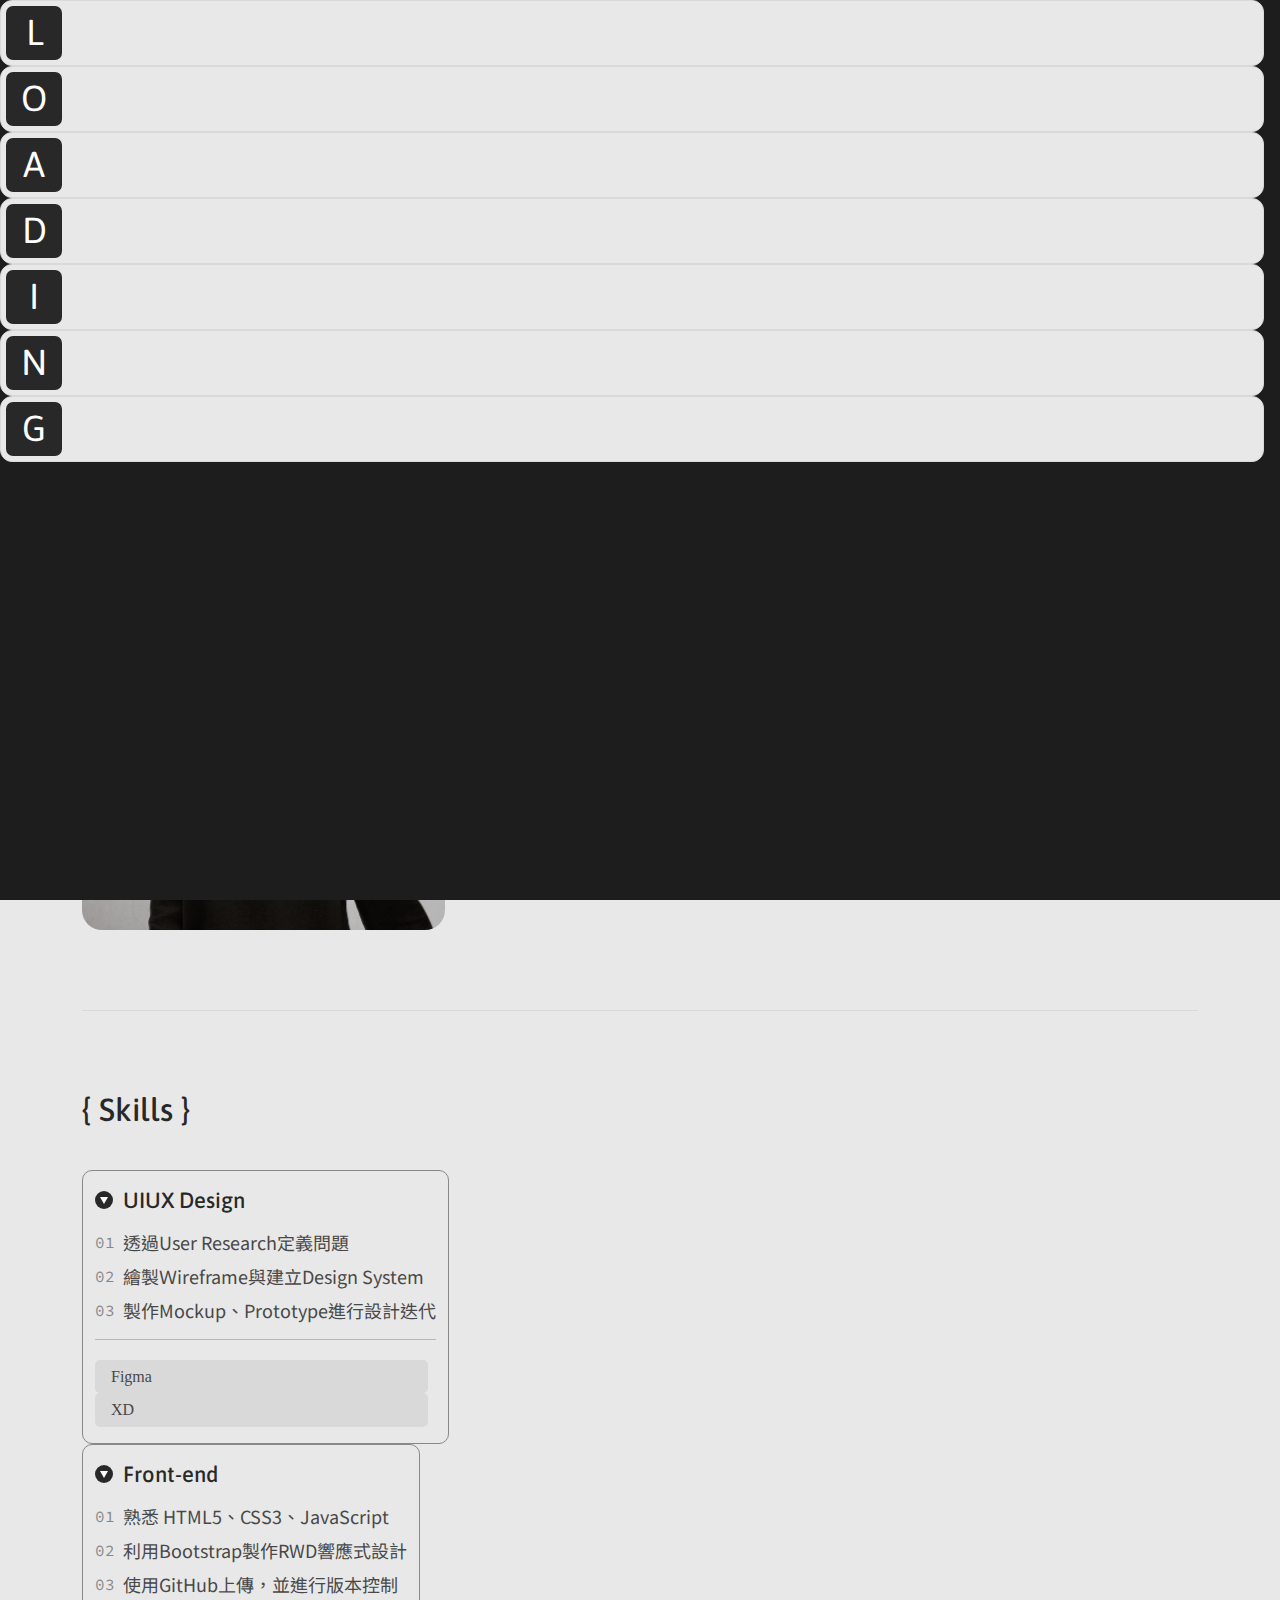
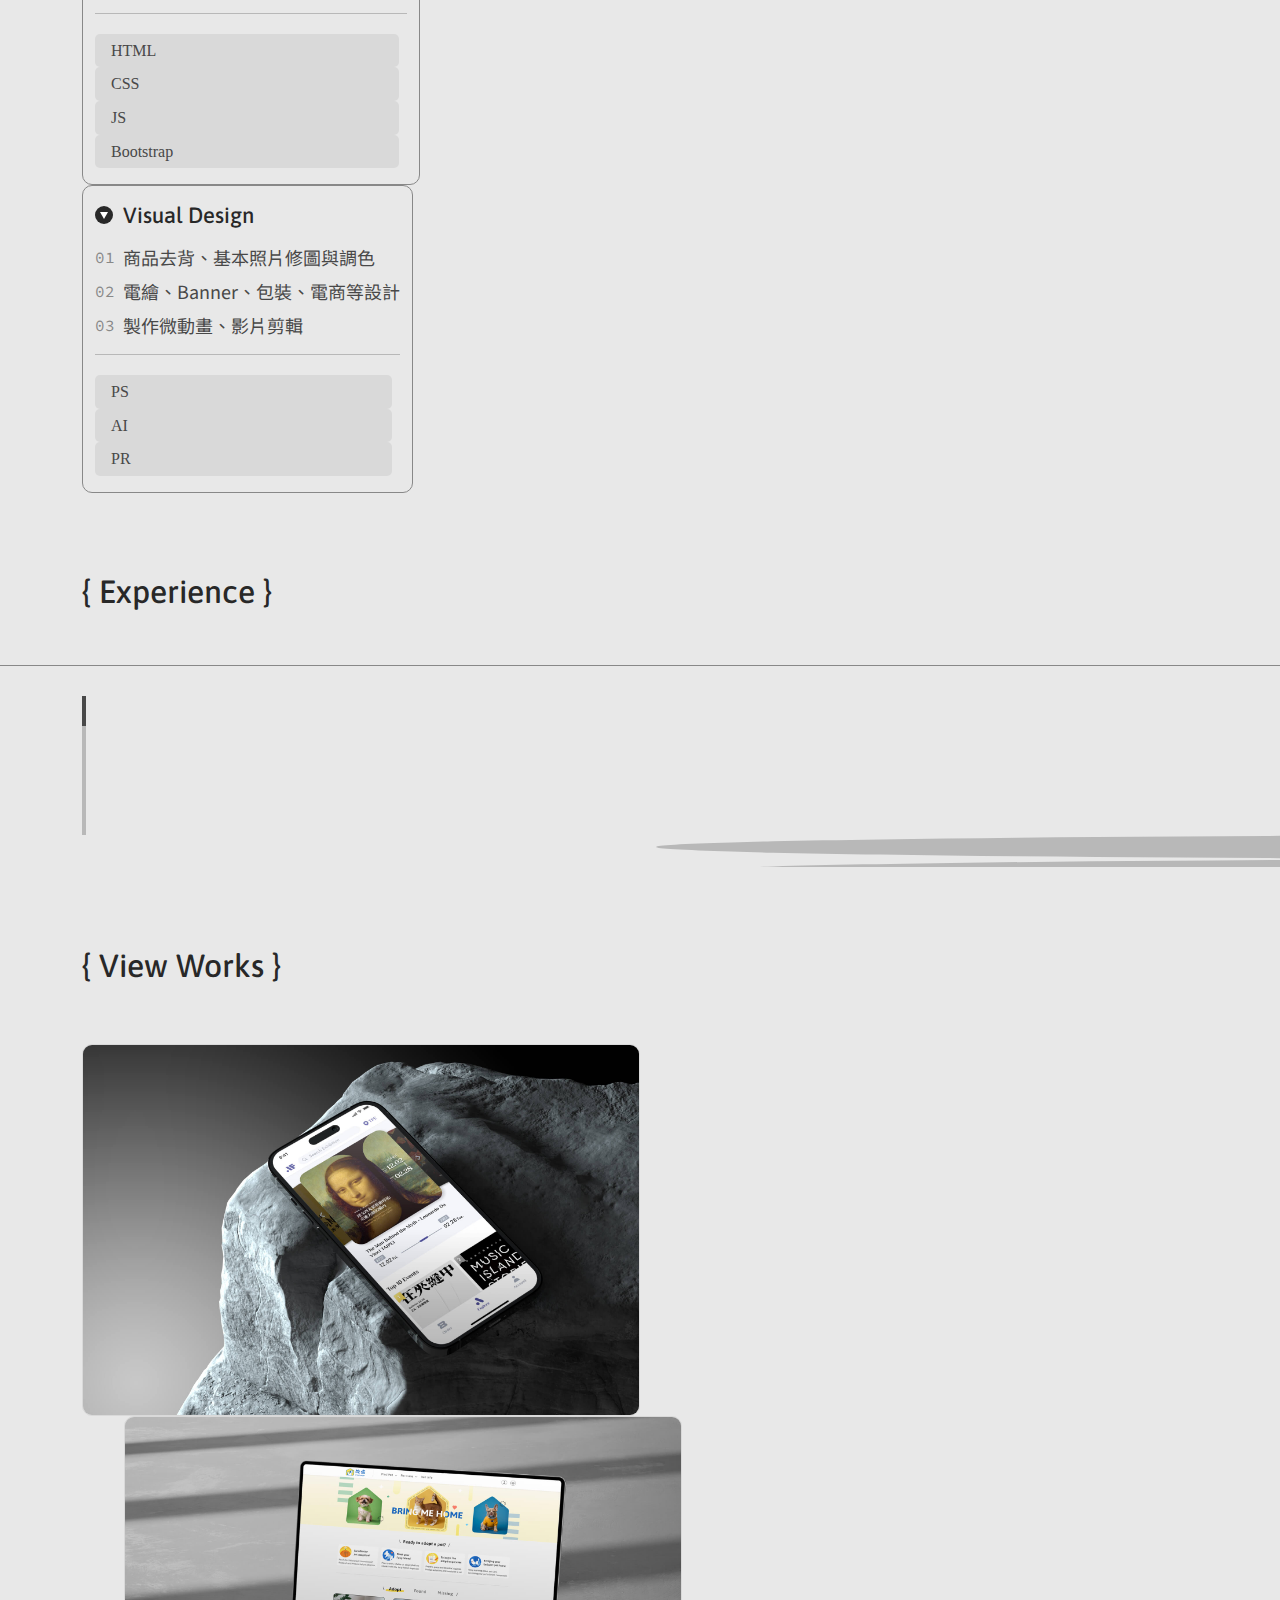
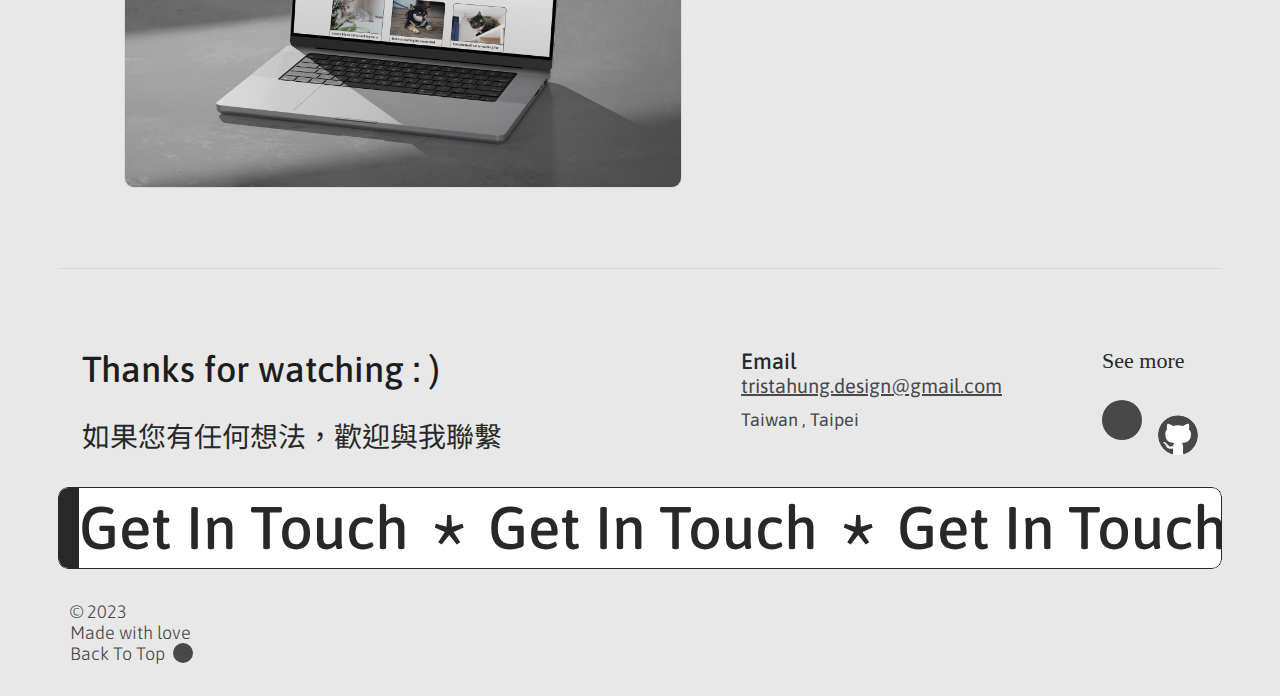
==== commit dd70b1a1: "fixAllBug" ====
--- a/about/index.html
+++ b/about/index.html
@@ -140,8 +140,8 @@
         <div class="nav-background"></div>
       </div>
     </header>
-    <main class="main-area container-lg">
-      <section class="intro d-flex">
+    <main class="main-area">
+      <section class="intro d-flex container-lg">
         <div class="intro-content">
           <h1 class="heading">Hi 👋🏻 <strong>I’m Trista Hung.</strong></h1>
           <div class="intro-txt-groups">
@@ -257,135 +257,140 @@
           </div>
         </div>
       </section>
-      <section class="experience container-lg">
-        <h2 class="pj-title">{ Experience }</h2>
-        <div class="d-flex">
-          <div class="custom-scrollbar">
-            <div class="scrollbar-thumb"></div>
-          </div>
-          <div id="imageslider" class="slide-wrapper container-fuild d-flex">
-            <div class="process-bar d-flex">
-              <div class="circle"></div>
-              <div class="circle"></div>
-              <div class="circle"></div>
-              <div class="circle"></div>
-            </div>
-            <div class="slider slidefirst">
-              <div class="com-header d-flex">
-                <div class="com-left d-flex align-items-center">
-                  <div class="com-logo"><p>F</p></div>
-                  <div class="com-name">自由接案者</div>
-                  <div class="com-job">Freelancer</div>
-                </div>
-                <div class="com-right d-flex">
-                  <div class="circle"></div>
-                  <div class="com-time">2022/04 - now</div>
-                </div>
-              </div>
-              <div class="content-groups">
-                <div class="com-content d-flex">
-                  <p class="top-arrow-icon"></p>
-                  <p class="txt">
-                    透過自由接案累積實務經驗，並訓練與業者溝通協調的能力
-                  </p>
-                </div>
-                <div class="com-content d-flex">
-                  <p class="top-arrow-icon"></p>
-                  <p class="txt">
-                    擅長社群圖文、商品頁面、廣告宣傳、Banner、商品包裝等設計
-                  </p>
-                </div>
-              </div>
-            </div>
-            <div class="slider slidesecond">
-              <div class="com-header d-flex">
-                <div class="com-left d-flex align-items-center">
-                  <div class="com-logo logo-style2">
-                    <img
-                      src="/img/index_about/kuaiche-logo.png"
-                      alt="kuaiche-logo"
-                    />
-                  </div>
-                  <div class="com-name">快車肉乾</div>
-                  <div class="com-job">Graphic Designer</div>
-                </div>
-                <div class="com-right d-flex">
-                  <div class="circle"></div>
-                  <div class="com-time">2020/12-2022/3</div>
-                </div>
-              </div>
-              <div class="content-groups">
-                <div class="com-content d-flex">
-                  <p class="top-arrow-icon"></p>
-                  <p class="txt">負責門市行銷活動與網站活動相關設計製作</p>
-                </div>
-                <div class="com-content d-flex">
-                  <p class="top-arrow-icon"></p>
-                  <p class="txt">
-                    製作社群圖文、廣告文宣等內容，並負責文案的撰寫
-                  </p>
-                </div>
-                <div class="com-content d-flex">
-                  <p class="top-arrow-icon"></p>
-                  <p class="txt">網站Html修改、平台維護管理及行銷活動上架</p>
-                </div>
-              </div>
-            </div>
-            <div class="slider slidethird">
-              <div class="com-header d-flex">
-                <div class="com-left d-flex align-items-center">
-                  <div class="com-logo"><p>R</p></div>
-                  <div class="com-name">Rose Lodge(愛爾蘭)</div>
-                  <div class="com-job">房務員</div>
-                </div>
-                <div class="com-right d-flex">
-                  <div class="circle"></div>
-                  <div class="com-time">2019/9-2020/3</div>
-                </div>
-              </div>
-              <div class="content-groups">
-                <div class="com-content d-flex">
-                  <p class="top-arrow-icon"></p>
-                  <p class="txt">
-                    負責客房內清潔整理，以及各樓層公共區域之清潔維護
-                  </p>
-                </div>
-                <div class="com-content d-flex">
-                  <p class="top-arrow-icon"></p>
-                  <p class="txt">
-                    迎接顧客並協助把行李送至房間，並向介紹飯店各項設施
-                  </p>
-                </div>
-              </div>
-            </div>
-            <div class="slider slidefourth">
-              <div class="com-header d-flex">
-                <div class="com-left d-flex align-items-center">
-                  <div class="com-logo logo-style2">
-                    <img src="/img/index_about/Cola-logo.png" alt="cola-logo" />
-                  </div>
-                  <div class="com-name">可樂旅遊</div>
-                  <div class="com-job">票券客服</div>
-                </div>
-                <div class="com-right d-flex">
-                  <div class="circle"></div>
-                  <div class="com-time">2016/7-2018/7</div>
-                </div>
-              </div>
-              <div class="content-groups">
-                <div class="com-content d-flex">
-                  <p class="top-arrow-icon"></p>
-                  <p class="txt">
-                    接聽客戶服務專線，並協助旅遊商品行程諮詢與推銷。
-                  </p>
-                </div>
-                <div class="com-content d-flex">
-                  <p class="top-arrow-icon"></p>
-                  <p class="txt">國外票劵販售之包裝、寄送以及售後服務</p>
-                </div>
-                <div class="com-content d-flex">
-                  <p class="top-arrow-icon"></p>
-                  <p class="txt">至各地旅展銷售及推廣國外票券</p>
+      <section class="experience">
+        <div class="ex-wrapper container-lg">
+          <h2 class="pj-title">{ Experience }</h2>
+          <div class="pj-body d-flex">
+            <div class="custom-scrollbar">
+              <div class="scrollbar-thumb"></div>
+            </div>
+            <div id="imageslider" class="slide-wrapper container-fuild d-flex">
+              <div class="process-bar d-flex">
+                <div class="circle"></div>
+                <div class="circle"></div>
+                <div class="circle"></div>
+                <div class="circle"></div>
+              </div>
+              <div class="slider slidefirst">
+                <div class="com-header d-flex">
+                  <div class="com-left d-flex align-items-center">
+                    <div class="com-logo"><p>F</p></div>
+                    <div class="com-name">自由接案者</div>
+                    <div class="com-job">Freelancer</div>
+                  </div>
+                  <div class="com-right d-flex">
+                    <div class="circle"></div>
+                    <div class="com-time">2022/04 - now</div>
+                  </div>
+                </div>
+                <div class="content-groups">
+                  <div class="com-content d-flex">
+                    <p class="top-arrow-icon"></p>
+                    <p class="txt">
+                      透過自由接案累積實務經驗，並訓練與業者溝通協調的能力
+                    </p>
+                  </div>
+                  <div class="com-content d-flex">
+                    <p class="top-arrow-icon"></p>
+                    <p class="txt">
+                      擅長社群圖文、商品頁面、廣告宣傳、Banner、商品包裝等設計
+                    </p>
+                  </div>
+                </div>
+              </div>
+              <div class="slider slidesecond">
+                <div class="com-header d-flex">
+                  <div class="com-left d-flex align-items-center">
+                    <div class="com-logo logo-style2">
+                      <img
+                        src="/img/index_about/kuaiche-logo.png"
+                        alt="kuaiche-logo"
+                      />
+                    </div>
+                    <div class="com-name">快車肉乾</div>
+                    <div class="com-job">Graphic Designer</div>
+                  </div>
+                  <div class="com-right d-flex">
+                    <div class="circle"></div>
+                    <div class="com-time">2020/12-2022/3</div>
+                  </div>
+                </div>
+                <div class="content-groups">
+                  <div class="com-content d-flex">
+                    <p class="top-arrow-icon"></p>
+                    <p class="txt">負責門市行銷活動與網站活動相關設計製作</p>
+                  </div>
+                  <div class="com-content d-flex">
+                    <p class="top-arrow-icon"></p>
+                    <p class="txt">
+                      製作社群圖文、廣告文宣等內容，並負責文案的撰寫
+                    </p>
+                  </div>
+                  <div class="com-content d-flex">
+                    <p class="top-arrow-icon"></p>
+                    <p class="txt">網站Html修改、平台維護管理及行銷活動上架</p>
+                  </div>
+                </div>
+              </div>
+              <div class="slider slidethird">
+                <div class="com-header d-flex">
+                  <div class="com-left d-flex align-items-center">
+                    <div class="com-logo"><p>R</p></div>
+                    <div class="com-name">Rose Lodge(愛爾蘭)</div>
+                    <div class="com-job">房務員</div>
+                  </div>
+                  <div class="com-right d-flex">
+                    <div class="circle"></div>
+                    <div class="com-time">2019/9-2020/3</div>
+                  </div>
+                </div>
+                <div class="content-groups">
+                  <div class="com-content d-flex">
+                    <p class="top-arrow-icon"></p>
+                    <p class="txt">
+                      負責客房內清潔整理，以及各樓層公共區域之清潔維護
+                    </p>
+                  </div>
+                  <div class="com-content d-flex">
+                    <p class="top-arrow-icon"></p>
+                    <p class="txt">
+                      迎接顧客並協助把行李送至房間，並向介紹飯店各項設施
+                    </p>
+                  </div>
+                </div>
+              </div>
+              <div class="slider slidefourth">
+                <div class="com-header d-flex">
+                  <div class="com-left d-flex align-items-center">
+                    <div class="com-logo logo-style2">
+                      <img
+                        src="/img/index_about/Cola-logo.png"
+                        alt="cola-logo"
+                      />
+                    </div>
+                    <div class="com-name">可樂旅遊</div>
+                    <div class="com-job">票券客服</div>
+                  </div>
+                  <div class="com-right d-flex">
+                    <div class="circle"></div>
+                    <div class="com-time">2016/7-2018/7</div>
+                  </div>
+                </div>
+                <div class="content-groups">
+                  <div class="com-content d-flex">
+                    <p class="top-arrow-icon"></p>
+                    <p class="txt">
+                      接聽客戶服務專線，並協助旅遊商品行程諮詢與推銷。
+                    </p>
+                  </div>
+                  <div class="com-content d-flex">
+                    <p class="top-arrow-icon"></p>
+                    <p class="txt">國外票劵販售之包裝、寄送以及售後服務</p>
+                  </div>
+                  <div class="com-content d-flex">
+                    <p class="top-arrow-icon"></p>
+                    <p class="txt">至各地旅展銷售及推廣國外票券</p>
+                  </div>
                 </div>
               </div>
             </div>
@@ -397,11 +402,13 @@
         <div class="card-groups d-flex">
           <div class="card pj-card" id="pj-artfind">
             <a href="/project/artfind/" class="btn pj-link"></a>
-            <img
-              class="pj-img"
-              src="/img/project/UIUX/ArtFind/ArtFind-cover.jpg"
-              alt="artFind-uiux-project"
-            />
+            <div class="pj-img">
+              <img
+                class="pj-img"
+                src="/img/project/UIUX/ArtFind/ArtFind-cover.jpg"
+                alt="artFind-uiux-project"
+              />
+            </div>
             <div class="pj-mask">
               <p class="view">View ＋</p>
             </div>
@@ -431,11 +438,13 @@
           </div>
           <div class="card pj-card" id="pj-pet">
             <a href="/project/straywuo/" class="btn pj-link"></a>
-            <img
-              class="pj-img"
-              src="/img/project/UIUX/Pet/Pet-cover.jpg"
-              alt="pet-uiux-project"
-            />
+            <div class="pj-img">
+              <img
+                class="pj-img"
+                src="/img/project/UIUX/Pet/Pet-cover.jpg"
+                alt="pet-uiux-project"
+              />
+            </div>
             <div class="pj-mask">
               <p class="view">View ＋</p>
             </div>
@@ -502,16 +511,50 @@
           </div>
         </div>
       </section>
-      <section class="continuous-scroll row">
-        <a href="mailto: tristahung.design@gmail.com">Get in touch</a>
-        <div class="scroll">
-          <div class="first">
-            &nbsp;Get in touch <span>*</span> Get in touch <span>*</span> Get in
-            touch <span>*</span> Get in touch <span>*</span>
-          </div>
-          <div class="second">
-            &nbsp;Get in touch <span>*</span> Get in touch <span>*</span> Get in
-            touch <span>*</span> Get in touch <span>*</span>
+      <section class="marquee-area">
+        <a href="mailto: tristahung.design@gmail.com"></a>
+        <div class="marquee-inner animate">
+          <div class="marquee-part">
+            <p class="marquee-text">Get In Touch</p>
+            <p class="text-star">*</p>
+          </div>
+          <div class="marquee-part">
+            <p class="marquee-text">Get In Touch</p>
+            <p class="text-star">*</p>
+          </div>
+          <div class="marquee-part">
+            <p class="marquee-text">Get In Touch</p>
+            <p class="text-star">*</p>
+          </div>
+          <div class="marquee-part">
+            <p class="marquee-text">Get In Touch</p>
+            <p class="text-star">*</p>
+          </div>
+          <div class="marquee-part">
+            <p class="marquee-text">Get In Touch</p>
+            <p class="text-star">*</p>
+          </div>
+        </div>
+        <div class="marquee-inner animate">
+          <div class="marquee-part">
+            <p class="marquee-text">Get In Touch</p>
+            <p class="text-star">*</p>
+          </div>
+          <div class="marquee-part">
+            <p class="marquee-text">Get In Touch</p>
+            <p class="text-star">*</p>
+          </div>
+          <div class="marquee-part">
+            <p class="marquee-text">Get In Touch</p>
+            <p class="text-star">*</p>
+          </div>
+          <div class="marquee-part">
+            <p class="marquee-text">Get In Touch</p>
+            <p class="text-star">*</p>
+          </div>
+          <div class="marquee-part">
+            <p class="marquee-text">Get In Touch</p>
+            <p class="text-star">*</p>
           </div>
         </div>
       </section>
@@ -525,7 +568,6 @@
           </div>
         </div>
       </section>
-      <div class="footer-div"></div>
     </footer>
     <!-- bootstrap - JS -->
     <script
--- a/css/header_style/nav.css
+++ b/css/header_style/nav.css
@@ -11,8 +11,9 @@
 
 .nav-area {
   position: fixed;
-  left: 0;
-  right: 0;
+  left: -8px;
+  right: 8px;
+  padding: 0;
   z-index: 10;
   font-family: "Asap", sans-serif;
   animation: opacity0 2s, fadeInDown 1s 2s;
@@ -366,6 +367,8 @@
 @media screen and (max-width: 991px) {
   .nav-area {
     padding: 0 24px 0 24px;
+    left: 0;
+    right: 0;
   }
   .nav-menu {
     width: auto;
@@ -373,7 +376,7 @@
   .nav-background {
     left: 0px;
     right: 0px;
-    margin: 24px 20px 0 24px;
+    margin: 24px 24px 0 24px;
   }
   .nav-second {
     left: 36px;
@@ -381,7 +384,7 @@
   }
   .nav-project-background {
     left: 24px;
-    right: 20px;
+    right: 24px;
   }
 }
 @media screen and (max-width: 830px) {
@@ -485,6 +488,28 @@
   }
 }
 @media screen and (max-width: 576px) {
+  .navitem-contact:hover .call-current {
+    opacity: 1;
+    visibility: visible;
+  }
+  .navitem-contact:hover .call-hover {
+    opacity: 0;
+    visibility: hidden;
+  }
+  .navitem-contact:hover {
+    background-color: transparent;
+  }
+  .navitem-contact:active .call-current {
+    opacity: 0;
+    visibility: hidden;
+  }
+  .navitem-contact:active .call-hover {
+    opacity: 1;
+    visibility: visible;
+  }
+  .navitem-contact:active {
+    background-color: var(--white);
+  }
   .nav-second .nav-second-right .navitem-contact {
     margin-left: 0;
     font-size: 16px;
--- a/css/project_style/pj_nextWork/pj_nextWork.css
+++ b/css/project_style/pj_nextWork/pj_nextWork.css
@@ -17,27 +17,43 @@
 }
 .nextpj-area .card-groups .pj-card {
   border-radius: 10px;
-  width: 579px;
+  width: 50%;
   aspect-ratio: 3/2;
+  border: 1px solid var(--black-200);
+  height: -moz-fit-content;
+  height: fit-content;
   position: relative;
   overflow: hidden;
   cursor: pointer;
+  transition: all 0.25s linear;
 }
 .nextpj-area .card-groups .pj-card .pj-img {
+  height: 100%;
+  width: 100%;
+  overflow: hidden;
+  display: flex;
+  justify-content: center;
+  align-items: center;
+  transition: all 0.25s linear;
+}
+.nextpj-area .card-groups .pj-card .pj-img img {
+  height: 100%;
+  width: 100%;
+  min-width: 100%;
+  min-height: 100%;
+  aspect-ratio: 3/2;
   -o-object-fit: cover;
      object-fit: cover;
   -o-object-position: 50% 50%;
      object-position: 50% 50%;
-  width: 100%;
-  height: 100%;
-  transition: 0.3s ease-in-out;
+  transition: all 0.25s linear;
 }
 .nextpj-area .card-groups .pj-card .pj-link {
   position: absolute;
   top: 0;
-  bottom: 0;
   left: 0;
-  right: 0;
+  width: 100%;
+  height: 100%;
   z-index: 3;
 }
 .nextpj-area .card-groups .pj-card .pj-mask {
@@ -47,8 +63,8 @@
   left: 0;
   right: 0;
   background-color: rgba(0, 0, 0, 0.5);
-  color: transparent;
-  z-index: 1;
+  border-radius: 10px;
+  z-index: 2;
   display: flex;
   justify-content: center;
   align-items: center;
@@ -125,12 +141,14 @@
   background-color: var(--background-gray);
   border-radius: 5px;
 }
-.nextpj-area .card-groups .pj-card:hover .pj-img {
-  width: 110%;
-  height: 110%;
-  transform: translate(-5%, 0);
-  -o-object-fit: cover;
-     object-fit: cover;
+.nextpj-area .card-groups .pj-card:hover {
+  box-shadow: 2px 2px 10px rgba(72, 72, 72, 0.5);
+  transition: 0.25s ease;
+}
+.nextpj-area .card-groups .pj-card:hover .pj-img img {
+  min-width: 110%;
+  min-height: 110%;
+  aspect-ratio: 3/2;
 }
 .nextpj-area .card-groups .pj-card:hover .pj-mask {
   opacity: 1;
@@ -138,10 +156,6 @@
 .nextpj-area .card-groups .pj-card:hover .pj-txt {
   left: 12px;
   opacity: 1;
-}
-.nextpj-area .card-groups .pj-card:hover {
-  box-shadow: 2px 2px 10px rgba(72, 72, 72, 0.5);
-  transition: 0.3s ease;
 }
 .nextpj-area .card-groups .pj-card:nth-of-type(2) {
   margin-left: 42px;
@@ -162,7 +176,7 @@
 }
 @media screen and (max-width: 991px) {
   .nextpj-area {
-    padding: 0 36px 0 24px;
+    padding: 0 24px;
     width: 100%;
   }
   .nextpj-area .pj-title {
@@ -177,17 +191,24 @@
   .nextpj-area .card-groups .pj-card .pj-img {
     height: 260px;
   }
+  .nextpj-area .card-groups .pj-card .pj-img img {
+    min-height: 260px;
+    -o-object-position: top 50% left 50%;
+       object-position: top 50% left 50%;
+  }
   .nextpj-area .card-groups .pj-card .pj-mask {
     height: 260px;
+    border-radius: 10px 10px 0 0;
   }
   .nextpj-area .card-groups .pj-card:nth-of-type(2) {
     margin-left: 24px;
   }
   .nextpj-area .card-groups .pj-card .card-body {
+    position: relative;
     left: 0;
     bottom: 0;
     width: 100%;
-    border-radius: 0;
+    border-radius: 0 0 10px 10px;
     opacity: 1;
   }
   .nextpj-area .card-groups .pj-card .card-body ul .txt-second {
@@ -207,24 +228,26 @@
   }
   .nextpj-area .card-groups .pj-card:hover .card-body {
     left: 0;
-  }
-  .nextpj-area .card-groups .pj-card:hover .pj-img {
-    height: 280px;
-    width: 110%;
-    -o-object-position: 50% 50%;
-       object-position: 50% 50%;
+    border-radius: 0 0 10px 10px;
+  }
+  .nextpj-area .card-groups .pj-card:hover .pj-img img {
+    min-width: 110%;
+    min-height: 110%;
   }
   .nextpj-area .card-groups .pj-card:hover .pj-mask .view {
     opacity: 1;
     padding: 0;
   }
-  .nextpj-area .card-groups #pj-metro:hover .pj-img {
-    -o-object-position: 50% 80%;
-       object-position: 50% 80%;
-  }
-  .nextpj-area .card-groups #pj-grapic:hover .pj-img {
-    -o-object-position: 50% 70%;
-       object-position: 50% 70%;
+  .nextpj-area .card-groups .pj-card:active .pj-img img {
+    min-width: 110%;
+    min-height: 110%;
+  }
+  .nextpj-area .card-groups .pj-card:active .pj-mask {
+    opacity: 1;
+  }
+  .nextpj-area .card-groups .pj-card:active .pj-mask .view {
+    opacity: 1;
+    padding: 0;
   }
 }
 @media screen and (max-width: 899px) {
@@ -253,30 +276,25 @@
   .nextpj-area .card-groups .pj-card .pj-img {
     height: 280px;
   }
+  .nextpj-area .card-groups .pj-card .pj-img img {
+    min-height: 280px;
+  }
   .nextpj-area .card-groups .pj-card .pj-mask {
     height: 280px;
   }
-  .nextpj-area .card-groups .pj-card:hover .pj-img {
-    width: 110%;
-    height: 320px;
-    -o-object-position: 0 50%;
-       object-position: 0 50%;
-  }
-  .nextpj-area .card-groups #pj-caculator .pj-img {
-    -o-object-position: 0 -56px;
-       object-position: 0 -56px;
-  }
-  .nextpj-area .card-groups #pj-caculator:hover .pj-img {
-    -o-object-position: 0 -72px;
-       object-position: 0 -72px;
-  }
-  .nextpj-area .card-groups #pj-snakegame .pj-img {
-    -o-object-position: 0 -44px;
-       object-position: 0 -44px;
-  }
-  .nextpj-area .card-groups #pj-metro:hover .pj-img {
-    -o-object-position: 50% 70%;
-       object-position: 50% 70%;
+  .nextpj-area .card-groups .pj-card:hover .pj-img img,
+  .nextpj-area .card-groups .pj-card :active .pj-img img {
+    min-height: 110%;
+  }
+  .nextpj-area .card-groups #pj-caculator .pj-img img,
+  .nextpj-area .card-groups #pj-spoilview .pj-img img {
+    -o-object-position: top 30% left 50%;
+       object-position: top 30% left 50%;
+  }
+  .nextpj-area .card-groups #pj-snakegame .pj-img img,
+  .nextpj-area .card-groups #pj-pet .pj-img img {
+    -o-object-position: top 25% left 50%;
+       object-position: top 25% left 50%;
   }
 }
 @media screen and (max-width: 576px) {
@@ -285,6 +303,9 @@
   }
   .nextpj-area .card-groups .pj-card .pj-img {
     height: 260px;
+  }
+  .nextpj-area .card-groups .pj-card .pj-img img {
+    min-height: 260px;
   }
   .nextpj-area .card-groups .pj-card .pj-mask {
     height: 260px;
@@ -292,52 +313,10 @@
   .nextpj-area .card-groups .pj-card .pj-mask .view {
     font-size: 22px;
   }
-  .nextpj-area .card-groups .pj-card:hover .pj-img {
-    height: 300px;
-    -o-object-position: 50% 80%;
-       object-position: 50% 80%;
-  }
-  .nextpj-area .card-groups #pj-caculator .pj-img {
-    -o-object-position: 50% -12px;
-       object-position: 50% -12px;
-  }
-  .nextpj-area .card-groups #pj-caculator:hover .pj-img {
-    -o-object-position: 50% 40%;
-       object-position: 50% 40%;
-  }
-  .nextpj-area .card-groups #pj-snakegame .pj-img {
-    -o-object-position: 50% -12px;
-       object-position: 50% -12px;
-  }
-  .nextpj-area .card-groups #pj-snakegame:hover .pj-img {
-    -o-object-position: 50% 40%;
-       object-position: 50% 40%;
-  }
-  .nextpj-area .card-groups #pj-metro .pj-img {
-    -o-object-position: 50% 60%;
-       object-position: 50% 60%;
-  }
-  .nextpj-area .card-groups #pj-metro:hover .pj-img {
-    -o-object-position: 50% 90%;
-       object-position: 50% 90%;
-  }
-  .nextpj-area .card-groups #pj-grapic:hover .pj-img {
-    -o-object-position: 50% 85%;
-       object-position: 50% 85%;
-  }
-}
-@media screen and (max-width: 520px) {
-  .nextpj-area .card-groups #pj-caculator:hover .pj-img {
-    -o-object-position: 50% 70%;
-       object-position: 50% 70%;
-  }
-  .nextpj-area .card-groups #pj-snakegame:hover .pj-img {
-    -o-object-position: 50% 70%;
-       object-position: 50% 70%;
-  }
-  .nextpj-area .card-groups #pj-grapic:hover .pj-img {
-    -o-object-position: 50% 110%;
-       object-position: 50% 110%;
+  .nextpj-area .card-groups #pj-pet .pj-img img,
+  .nextpj-area .card-groups #pj-spoilview .pj-img img {
+    -o-object-position: top 50% left 50%;
+       object-position: top 50% left 50%;
   }
 }
 @media screen and (max-width: 490px) {
@@ -353,39 +332,19 @@
   .nextpj-area .card-groups .pj-card .pj-img {
     height: 220px;
   }
+  .nextpj-area .card-groups .pj-card .pj-img img {
+    min-height: 220px;
+  }
   .nextpj-area .card-groups .pj-card .pj-mask {
     height: 220px;
   }
-  .nextpj-area .card-groups .pj-card:hover .pj-img {
-    height: 230px;
-    width: 100%;
-    transform: translate(0, 0);
-    -o-object-position: 50% 55%;
-       object-position: 50% 55%;
-  }
-  .nextpj-area .card-groups #pj-caculator .pj-img {
-    -o-object-position: 50% 20%;
-       object-position: 50% 20%;
-  }
-  .nextpj-area .card-groups #pj-caculator:hover .pj-img {
-    -o-object-position: 50% 20%;
-       object-position: 50% 20%;
-  }
-  .nextpj-area .card-groups #pj-snakegame .pj-img {
-    -o-object-position: 50% 15%;
-       object-position: 50% 15%;
-  }
-  .nextpj-area .card-groups #pj-snakegame:hover .pj-img {
-    -o-object-position: 50% 15%;
-       object-position: 50% 15%;
-  }
-  .nextpj-area .card-groups #pj-metro:hover .pj-img {
-    -o-object-position: 50% 65%;
-       object-position: 50% 65%;
-  }
-  .nextpj-area .card-groups #pj-grapic:hover .pj-img {
-    -o-object-position: 50% 60%;
-       object-position: 50% 60%;
+  .nextpj-area .card-groups #pj-caculator .pj-img img {
+    -o-object-position: top 20% left 50%;
+       object-position: top 20% left 50%;
+  }
+  .nextpj-area .card-groups #pj-snakegame .pj-img img {
+    -o-object-position: top 10% left 50%;
+       object-position: top 10% left 50%;
   }
 }
 @media screen and (max-width: 458px) {
@@ -394,6 +353,9 @@
   }
   .nextpj-area .card-groups .pj-card .pj-img {
     height: 200px;
+  }
+  .nextpj-area .card-groups .pj-card .pj-img img {
+    min-height: 200px;
   }
   .nextpj-area .card-groups .pj-card .pj-mask {
     height: 200px;
@@ -403,33 +365,12 @@
   }
   .nextpj-area .card-groups .pj-card .pj-txt ul li {
     padding-bottom: 8px;
-  }
-  .nextpj-area .card-groups .pj-card:hover .pj-img {
-    height: 210px;
   }
 }
 @media screen and (max-width: 390px) {
   .nextpj-area .card-groups .pj-card .pj-mask .view {
     font-size: 20px;
   }
-  .nextpj-area .card-groups #pj-caculator:hover .pj-img {
-    -o-object-position: 50% 30%;
-       object-position: 50% 30%;
-  }
-}
-@media screen and (max-width: 356px) {
-  .nextpj-area .card-groups .pj-card:hover .pj-img {
-    -o-object-position: 50% 60%;
-       object-position: 50% 60%;
-  }
-  .nextpj-area .card-groups #pj-caculator:hover .pj-img {
-    -o-object-position: 50% 40%;
-       object-position: 50% 40%;
-  }
-  .nextpj-area .card-groups #pj-metro:hover .pj-img {
-    -o-object-position: 50% 90%;
-       object-position: 50% 90%;
-  }
 }
 @media screen and (max-width: 340px) {
   .nextpj-area .card-groups .pj-card {
@@ -453,12 +394,4 @@
   .nextpj-area .card-groups .pj-card .pj-txt .tag-group .tag-item p {
     font-size: 12px;
   }
-  .nextpj-area .card-groups #pj-metro .pj-img {
-    -o-object-position: 50% 50%;
-       object-position: 50% 50%;
-  }
-  .nextpj-area .card-groups #pj-metro:hover .pj-img {
-    -o-object-position: 50% 60%;
-       object-position: 50% 60%;
-  }
 }/*# sourceMappingURL=pj_nextWork.css.map */--- a/css/about_style/about.css
+++ b/css/about_style/about.css
@@ -1,3 +1,7 @@
+:root {
+  --rightspace: 0px;
+}
+
 * {
   padding: 0;
   margin: 0;
@@ -6,8 +10,6 @@
 }
 
 body {
-  width: 100vw;
-  height: 100vh;
   background-color: var(--background-gray);
   overflow-x: hidden;
 }
@@ -23,6 +25,7 @@
 .intro {
   width: 1200px;
   margin: 60px auto 0 auto;
+  padding: 0;
   justify-content: space-between;
 }
 .intro .intro-content {
@@ -238,11 +241,21 @@
 }
 
 .experience {
+  width: 100%;
+  padding: 0 0 32px 0;
+  margin: 0 auto 0 auto;
+  overflow: hidden;
+}
+.experience .ex-wrapper {
   width: 1200px;
-  padding: 0 0 32px 0;
+  margin: 0 auto;
+  padding: 0;
   position: relative;
 }
-.experience .custom-scrollbar {
+.experience .ex-wrapper .pj-body {
+  position: relative;
+}
+.experience .ex-wrapper .pj-body .custom-scrollbar {
   width: 4px;
   height: 139px;
   background-color: var(--black-300);
@@ -250,7 +263,7 @@
   position: relative;
   overflow: hidden;
 }
-.experience .custom-scrollbar .scrollbar-thumb {
+.experience .ex-wrapper .pj-body .custom-scrollbar .scrollbar-thumb {
   position: absolute;
   top: 0;
   width: 4px;
@@ -258,22 +271,21 @@
   background-color: var(--black-500);
   transition: 0.3s linear;
 }
-.experience .slide-wrapper {
+.experience .ex-wrapper .pj-body .slide-wrapper {
   position: absolute;
-  left: -360px;
-  margin: 0 0 0 424px;
-  width: 100vw;
-  padding: 0 22vw 0 0;
+  left: 28px;
+  right: var(--rightspace);
+  margin: 0;
+  padding: 0;
   height: -moz-fit-content;
   height: fit-content;
-  overflow: hidden;
   overflow-x: scroll;
   overflow-y: hidden;
   scroll-behavior: smooth;
   scrollbar-width: none;
   cursor: grab;
 }
-.experience .slide-wrapper .process-bar {
+.experience .ex-wrapper .pj-body .slide-wrapper .process-bar {
   position: absolute;
   top: 0;
   left: 0;
@@ -282,14 +294,14 @@
   height: fit-content;
   align-items: center;
 }
-.experience .slide-wrapper .process-bar .circle {
+.experience .ex-wrapper .pj-body .slide-wrapper .process-bar .circle {
   min-width: 24px;
   min-height: 24px;
   border-radius: 50%;
   background-color: var(--black-300);
   position: relative;
 }
-.experience .slide-wrapper .process-bar .circle::after {
+.experience .ex-wrapper .pj-body .slide-wrapper .process-bar .circle::after {
   content: " ";
   position: absolute;
   z-index: 2;
@@ -300,7 +312,7 @@
   border-radius: 50%;
   background-color: var(--black-400);
 }
-.experience .slide-wrapper .process-bar .circle::before {
+.experience .ex-wrapper .pj-body .slide-wrapper .process-bar .circle::before {
   content: " ";
   position: absolute;
   z-index: 3;
@@ -311,34 +323,34 @@
   border-radius: 50%;
   background-color: var(--white);
 }
-.experience .slide-wrapper .process-bar .circle:nth-of-type(1) {
+.experience .ex-wrapper .pj-body .slide-wrapper .process-bar .circle:nth-of-type(1) {
   margin-left: 546px;
 }
-.experience .slide-wrapper .process-bar .circle:nth-of-type(2) {
+.experience .ex-wrapper .pj-body .slide-wrapper .process-bar .circle:nth-of-type(2) {
   margin-left: 590px;
 }
-.experience .slide-wrapper .process-bar .circle:nth-of-type(3) {
+.experience .ex-wrapper .pj-body .slide-wrapper .process-bar .circle:nth-of-type(3) {
   margin-left: 610px;
 }
-.experience .slide-wrapper .process-bar .circle:nth-of-type(4) {
+.experience .ex-wrapper .pj-body .slide-wrapper .process-bar .circle:nth-of-type(4) {
   margin-left: 610px;
 }
-.experience .slide-wrapper .slider {
+.experience .ex-wrapper .pj-body .slide-wrapper .slider {
   min-width: 600px;
   margin: 48px 32px 0 0;
 }
-.experience .slide-wrapper .slider .com-header {
+.experience .ex-wrapper .pj-body .slide-wrapper .slider .com-header {
   color: var(--black-600);
   margin-bottom: 24px;
   justify-content: space-between;
 }
-.experience .slide-wrapper .slider .com-header .com-left .com-logo {
+.experience .ex-wrapper .pj-body .slide-wrapper .slider .com-header .com-left .com-logo {
   border: 1px solid var(--black-400);
   background-color: var(--white);
   border-radius: 5px;
   padding: 2px;
 }
-.experience .slide-wrapper .slider .com-header .com-left .com-logo p {
+.experience .ex-wrapper .pj-body .slide-wrapper .slider .com-header .com-left .com-logo p {
   font-family: "Asap", sans-serif;
   font-size: 20px;
   line-height: 42px;
@@ -350,22 +362,22 @@
   color: var(--white);
   border-radius: 5px;
 }
-.experience .slide-wrapper .slider .com-header .com-left .logo-style2 {
+.experience .ex-wrapper .pj-body .slide-wrapper .slider .com-header .com-left .logo-style2 {
   padding: 1px;
 }
-.experience .slide-wrapper .slider .com-header .com-left .logo-style2 img {
+.experience .ex-wrapper .pj-body .slide-wrapper .slider .com-header .com-left .logo-style2 img {
   width: 44px;
   height: 44px;
   border-radius: 4px;
 }
-.experience .slide-wrapper .slider .com-header .com-left .com-name {
+.experience .ex-wrapper .pj-body .slide-wrapper .slider .com-header .com-left .com-name {
   font-family: "Noto Sans TC", sans-serif;
   font-size: 22px;
   line-height: 20px;
   font-weight: 500;
   margin: 0 8px;
 }
-.experience .slide-wrapper .slider .com-header .com-left .com-name::after {
+.experience .ex-wrapper .pj-body .slide-wrapper .slider .com-header .com-left .com-name::after {
   content: " ";
   display: inline-block;
   width: 1px;
@@ -373,16 +385,16 @@
   background-color: var(--black-500);
   margin: 0 0 -2px 8px;
 }
-.experience .slide-wrapper .slider .com-header .com-left .com-job {
+.experience .ex-wrapper .pj-body .slide-wrapper .slider .com-header .com-left .com-job {
   font-family: "Asap", sans-serif;
   font-size: 22px;
   line-height: 20px;
   font-weight: 500;
 }
-.experience .slide-wrapper .slider .com-header .com-right .circle {
+.experience .ex-wrapper .pj-body .slide-wrapper .slider .com-header .com-right .circle {
   display: none;
 }
-.experience .slide-wrapper .slider .com-header .com-right .com-time {
+.experience .ex-wrapper .pj-body .slide-wrapper .slider .com-header .com-right .com-time {
   font-family: "Asap", sans-serif;
   font-size: 18px;
   height: -moz-fit-content;
@@ -390,11 +402,11 @@
   margin: auto 0 auto auto;
   color: var(--black-400);
 }
-.experience .slide-wrapper .slider .content-groups {
+.experience .ex-wrapper .pj-body .slide-wrapper .slider .content-groups {
   flex-direction: column;
   width: 100%;
 }
-.experience .slide-wrapper .slider .content-groups .com-content .top-arrow-icon {
+.experience .ex-wrapper .pj-body .slide-wrapper .slider .content-groups .com-content .top-arrow-icon {
   margin: 8px 10px 0 0;
   width: 14px;
   height: 16px;
@@ -402,28 +414,28 @@
   border-top: 8px solid transparent;
   border-bottom: 8px solid transparent;
 }
-.experience .slide-wrapper .slider .content-groups .com-content .txt {
+.experience .ex-wrapper .pj-body .slide-wrapper .slider .content-groups .com-content .txt {
   font-family: "Noto Sans TC", sans-serif;
   font-size: 18px;
   line-height: 1.7;
   color: var(--black-500);
   margin: 0;
 }
-.experience .slide-wrapper .slider .content-groups .com-content:not(:first-of-type) {
+.experience .ex-wrapper .pj-body .slide-wrapper .slider .content-groups .com-content:not(:first-of-type) {
   margin-top: 16px;
 }
-.experience .slide-wrapper .slidethird .com-header .com-left .com-job,
-.experience .slide-wrapper .slidefourth .com-header .com-left .com-job {
+.experience .ex-wrapper .pj-body .slide-wrapper .slidethird .com-header .com-left .com-job,
+.experience .ex-wrapper .pj-body .slide-wrapper .slidefourth .com-header .com-left .com-job {
   font-family: "Noto Sans TC", sans-serif;
 }
-.experience .slide-wrapper:active {
+.experience .ex-wrapper .pj-body .slide-wrapper:active {
   cursor: grabbing;
 }
-.experience .slide-wrapper::-webkit-scrollbar {
+.experience .ex-wrapper .pj-body .slide-wrapper::-webkit-scrollbar {
   width: 0;
   display: none;
 }
-.experience::before {
+.experience .ex-wrapper::before {
   content: " ";
   position: absolute;
   width: 100vw;
@@ -432,7 +444,7 @@
   left: 0;
   background-color: var(--black-400);
 }
-.experience::after {
+.experience .ex-wrapper::after {
   content: " ";
   position: absolute;
   width: 100vw;
@@ -491,16 +503,6 @@
     transform: translateX(0px);
   }
 }
-@media screen and (max-width: 1760px) {
-  .experience .slide-wrapper {
-    padding-right: 20vw;
-  }
-}
-@media screen and (max-width: 1600px) {
-  .experience .slide-wrapper {
-    padding-right: 17vw;
-  }
-}
 @media screen and (max-width: 1440px) {
   .intro {
     height: -moz-fit-content;
@@ -514,9 +516,6 @@
   .intro .intro-img {
     height: 363px;
   }
-  .experience .slide-wrapper {
-    padding-right: 13vw;
-  }
 }
 @media screen and (max-width: 1399px) {
   .intro {
@@ -531,8 +530,8 @@
   .skills .skill-groups .pj-sideinfo ul li .list-number {
     margin-right: 8px;
   }
-  .experience .slide-wrapper {
-    padding-right: 14vw;
+  .experience .ex-wrapper {
+    width: 1116px;
   }
 }
 @media screen and (max-width: 1199px) {
@@ -569,14 +568,14 @@
   .skills .skill-groups .skill-Visual {
     margin-top: 24px;
   }
-  .experience .slide-wrapper {
-    padding-right: 16vw;
+  .experience .ex-wrapper {
+    width: 936px;
   }
 }
 @media screen and (max-width: 991px) {
   .main-area {
     width: auto;
-    margin: 0 36px 0 24px;
+    margin: 0 24px;
     padding: 0;
   }
   .intro {
@@ -604,14 +603,15 @@
     margin-right: 24px;
   }
   .experience {
+    margin: 0 -24px;
     width: auto;
   }
-  .experience .slide-wrapper {
+  .experience .ex-wrapper {
     width: auto;
-    margin: 0;
-    padding: 0;
-    left: 46px;
-    right: -24px;
+    margin: 0 24px;
+  }
+  .experience .ex-wrapper .pj-body .slide-wrapper {
+    margin-left: 24px;
   }
   .nextpj-area {
     padding: 0;
@@ -688,28 +688,22 @@
   .skills .skill-groups .pj-sideinfo:nth-child(2) {
     margin: 24px auto;
   }
-  .experience::before {
-    top: 76px;
-  }
-  .experience::after {
-    top: 76px;
-  }
-  .experience .slide-wrapper .slider .com-header .com-left .com-logo p {
+  .experience .ex-wrapper .pj-body .slide-wrapper .slider .com-header .com-left .com-logo p {
     width: 38px;
     height: 38px;
   }
-  .experience .slide-wrapper .slider .com-header .com-left .logo-style2 img {
+  .experience .ex-wrapper .pj-body .slide-wrapper .slider .com-header .com-left .logo-style2 img {
     width: 38px;
     height: 38px;
   }
-  .experience .slide-wrapper .slider .com-header .com-left .com-name,
-  .experience .slide-wrapper .slider .com-header .com-left .com-job {
+  .experience .ex-wrapper .pj-body .slide-wrapper .slider .com-header .com-left .com-name,
+  .experience .ex-wrapper .pj-body .slide-wrapper .slider .com-header .com-left .com-job {
     font-size: 20px;
   }
-  .experience .slide-wrapper .slider .com-header .com-right .com-time {
+  .experience .ex-wrapper .pj-body .slide-wrapper .slider .com-header .com-right .com-time {
     font-size: 16px;
   }
-  .experience .slide-wrapper .slider .content-groups .com-content .top-arrow-icon {
+  .experience .ex-wrapper .pj-body .slide-wrapper .slider .content-groups .com-content .top-arrow-icon {
     margin-right: 10px;
     width: 10px;
     height: 12px;
@@ -717,8 +711,14 @@
     border-top: 6px solid transparent;
     border-bottom: 6px solid transparent;
   }
-  .experience .slide-wrapper .slider .content-groups .com-content .txt {
+  .experience .ex-wrapper .pj-body .slide-wrapper .slider .content-groups .com-content .txt {
     font-size: 16px;
+  }
+  .experience .ex-wrapper::before {
+    top: 76px;
+  }
+  .experience .ex-wrapper::after {
+    top: 76px;
   }
   .nextpj-area .pj-title {
     margin: 0 auto 42px auto;
@@ -734,6 +734,29 @@
   }
   .intro .intro-img {
     animation: opacity0 2.5s, fadeIn 0.5s 2.5s linear;
+  }
+}
+@media screen and (max-width: 768px) {
+  .experience .ex-wrapper .pj-body .slide-wrapper {
+    margin-left: 12px;
+  }
+  .experience .ex-wrapper .pj-body .slide-wrapper .process-bar {
+    width: 2048px;
+  }
+  .experience .ex-wrapper .pj-body .slide-wrapper .process-bar .circle:nth-of-type(1) {
+    margin-left: 435px;
+  }
+  .experience .ex-wrapper .pj-body .slide-wrapper .process-bar .circle:nth-of-type(2) {
+    margin-left: 470px;
+  }
+  .experience .ex-wrapper .pj-body .slide-wrapper .process-bar .circle:nth-of-type(3) {
+    margin-left: 490px;
+  }
+  .experience .ex-wrapper .pj-body .slide-wrapper .process-bar .circle:nth-of-type(4) {
+    margin-left: 490px;
+  }
+  .experience .ex-wrapper .pj-body .slide-wrapper .slider {
+    min-width: 480px;
   }
 }
 @media screen and (max-width: 690px) {
@@ -742,67 +765,52 @@
   }
   .intro .intro-content {
     width: auto;
-  }
-  .experience .slide-wrapper {
-    left: 42px;
-  }
-  .experience .slide-wrapper .process-bar {
-    width: 2048px;
-  }
-  .experience .slide-wrapper .process-bar .circle:nth-of-type(1) {
-    margin-left: 435px;
-  }
-  .experience .slide-wrapper .process-bar .circle:nth-of-type(2) {
-    margin-left: 470px;
-  }
-  .experience .slide-wrapper .process-bar .circle:nth-of-type(3) {
-    margin-left: 490px;
-  }
-  .experience .slide-wrapper .process-bar .circle:nth-of-type(4) {
-    margin-left: 490px;
-  }
-  .experience .slide-wrapper .slider {
-    min-width: 480px;
   }
 }
 @media screen and (max-width: 576px) {
   .experience {
     padding-bottom: 60px;
     border-bottom: 1px solid var(--black-200);
-  }
-  .experience .custom-scrollbar {
+    margin: 0;
+    overflow: auto;
+  }
+  .experience .ex-wrapper {
+    margin: 0;
+  }
+  .experience .ex-wrapper .pj-body .custom-scrollbar {
     opacity: 0;
   }
-  .experience .slide-wrapper {
+  .experience .ex-wrapper .pj-body .slide-wrapper {
     position: relative;
     flex-direction: column;
+    margin-left: 0;
     left: -4px;
     width: 100%;
     cursor: auto;
   }
-  .experience .slide-wrapper .process-bar {
+  .experience .ex-wrapper .pj-body .slide-wrapper .process-bar {
     display: none;
   }
-  .experience .slide-wrapper .process-bar .circle {
+  .experience .ex-wrapper .pj-body .slide-wrapper .process-bar .circle {
     display: none;
   }
-  .experience .slide-wrapper .slider {
+  .experience .ex-wrapper .pj-body .slide-wrapper .slider {
     margin: 48px 0 0 0;
     min-width: auto;
   }
-  .experience .slide-wrapper .slider .com-header {
+  .experience .ex-wrapper .pj-body .slide-wrapper .slider .com-header {
     flex-wrap: wrap;
     margin-bottom: 16px;
   }
-  .experience .slide-wrapper .slider .com-header .com-left {
+  .experience .ex-wrapper .pj-body .slide-wrapper .slider .com-header .com-left {
     order: 2;
     margin-left: 34px;
   }
-  .experience .slide-wrapper .slider .com-header .com-right {
+  .experience .ex-wrapper .pj-body .slide-wrapper .slider .com-header .com-right {
     width: 100%;
     margin-bottom: 24px;
   }
-  .experience .slide-wrapper .slider .com-header .com-right .circle {
+  .experience .ex-wrapper .pj-body .slide-wrapper .slider .com-header .com-right .circle {
     display: block;
     position: relative;
     min-width: 18px;
@@ -811,7 +819,7 @@
     border-radius: 50%;
     margin: 3px 16px 0 0;
   }
-  .experience .slide-wrapper .slider .com-header .com-right .circle::before {
+  .experience .ex-wrapper .pj-body .slide-wrapper .slider .com-header .com-right .circle::before {
     content: " ";
     position: absolute;
     width: 6px;
@@ -822,7 +830,7 @@
     border-radius: 50%;
     z-index: 3;
   }
-  .experience .slide-wrapper .slider .com-header .com-right .circle::after {
+  .experience .ex-wrapper .pj-body .slide-wrapper .slider .com-header .com-right .circle::after {
     content: " ";
     position: absolute;
     width: 12px;
@@ -833,11 +841,11 @@
     border-radius: 50%;
     z-index: 2;
   }
-  .experience .slide-wrapper .slider .com-header .com-right .com-time {
+  .experience .ex-wrapper .pj-body .slide-wrapper .slider .com-header .com-right .com-time {
     width: 100%;
     position: relative;
   }
-  .experience .slide-wrapper .slider .com-header .com-right .com-time::after {
+  .experience .ex-wrapper .pj-body .slide-wrapper .slider .com-header .com-right .com-time::after {
     content: " ";
     position: absolute;
     top: 12px;
@@ -846,28 +854,28 @@
     background-color: var(--black-300);
     height: 1px;
   }
-  .experience .slide-wrapper .slider .content-groups {
+  .experience .ex-wrapper .pj-body .slide-wrapper .slider .content-groups {
     width: auto;
     margin-left: 34px;
   }
-  .experience .slide-wrapper .slider .content-groups .com-content {
+  .experience .ex-wrapper .pj-body .slide-wrapper .slider .content-groups .com-content {
     width: auto;
   }
-  .experience .slide-wrapper .slider .content-groups .com-content .top-arrow-icon {
+  .experience .ex-wrapper .pj-body .slide-wrapper .slider .content-groups .com-content .top-arrow-icon {
     margin-right: 8px;
   }
-  .experience .slide-wrapper .slider .content-groups .com-content .txt {
+  .experience .ex-wrapper .pj-body .slide-wrapper .slider .content-groups .com-content .txt {
     width: -moz-max-content;
     width: max-content;
     margin-bottom: 0px;
   }
-  .experience .slide-wrapper .slider .content-groups .com-content:not(:first-of-type) {
+  .experience .ex-wrapper .pj-body .slide-wrapper .slider .content-groups .com-content:not(:first-of-type) {
     margin-top: 12px;
   }
-  .experience .slide-wrapper .slidefirst {
+  .experience .ex-wrapper .pj-body .slide-wrapper .slidefirst {
     margin-top: 0;
   }
-  .experience .slide-wrapper::before {
+  .experience .ex-wrapper .pj-body .slide-wrapper::before {
     content: " ";
     position: absolute;
     top: 4px;
@@ -876,10 +884,10 @@
     width: 1px;
     background-color: var(--black-400);
   }
-  .experience::before {
+  .experience .ex-wrapper::before {
     display: none;
   }
-  .experience::after {
+  .experience .ex-wrapper::after {
     display: none;
   }
   .nextpj-area {
@@ -943,20 +951,20 @@
   .skills .skill-groups .pj-sideinfo .info-card-title .card-title {
     font-size: 18px;
   }
-  .experience .slide-wrapper .slider .com-header .com-left .com-logo p {
+  .experience .ex-wrapper .pj-body .slide-wrapper .slider .com-header .com-left .com-logo p {
     width: 34px;
     height: 34px;
     font-size: 18px;
     line-height: 36px;
   }
-  .experience .slide-wrapper .slider .com-header .com-left .logo-style2 img {
+  .experience .ex-wrapper .pj-body .slide-wrapper .slider .com-header .com-left .logo-style2 img {
     width: 36px;
     height: 36px;
   }
-  .experience .slide-wrapper .slider .com-header .com-left .com-name {
+  .experience .ex-wrapper .pj-body .slide-wrapper .slider .com-header .com-left .com-name {
     font-size: 18px;
   }
-  .experience .slide-wrapper .slider .com-header .com-left .com-job {
+  .experience .ex-wrapper .pj-body .slide-wrapper .slider .com-header .com-left .com-job {
     font-size: 18px;
   }
 }
@@ -992,43 +1000,43 @@
     font-size: 12px;
     padding: 4px 10px;
   }
-  .experience .slide-wrapper .slider {
+  .experience .ex-wrapper .pj-body .slide-wrapper .slider {
     margin-top: 40px;
   }
-  .experience .slide-wrapper .slider .com-header .com-left .com-logo p {
+  .experience .ex-wrapper .pj-body .slide-wrapper .slider .com-header .com-left .com-logo p {
     width: 30px;
     height: 30px;
     font-size: 16px;
     line-height: 32px;
   }
-  .experience .slide-wrapper .slider .com-header .com-left .logo-style2 img {
+  .experience .ex-wrapper .pj-body .slide-wrapper .slider .com-header .com-left .logo-style2 img {
     width: 32px;
     height: 32px;
   }
-  .experience .slide-wrapper .slider .com-header .com-left .com-name {
+  .experience .ex-wrapper .pj-body .slide-wrapper .slider .com-header .com-left .com-name {
     font-size: 16px;
   }
-  .experience .slide-wrapper .slider .com-header .com-left .com-name::after {
+  .experience .ex-wrapper .pj-body .slide-wrapper .slider .com-header .com-left .com-name::after {
     height: 18px;
   }
-  .experience .slide-wrapper .slider .com-header .com-left .com-job {
+  .experience .ex-wrapper .pj-body .slide-wrapper .slider .com-header .com-left .com-job {
     font-size: 16px;
   }
-  .experience .slide-wrapper .slider .com-header .com-right .com-time {
+  .experience .ex-wrapper .pj-body .slide-wrapper .slider .com-header .com-right .com-time {
     font-size: 14px;
   }
-  .experience .slide-wrapper .slider .com-header .com-right .com-time::after {
+  .experience .ex-wrapper .pj-body .slide-wrapper .slider .com-header .com-right .com-time::after {
     left: 120px;
   }
-  .experience .slide-wrapper .slider .content-groups .com-content .top-arrow-icon {
+  .experience .ex-wrapper .pj-body .slide-wrapper .slider .content-groups .com-content .top-arrow-icon {
     border-left: 8px solid var(--black-500);
     border-top: 6px solid transparent;
     border-bottom: 6px solid transparent;
   }
-  .experience .slide-wrapper .slider .content-groups .com-content .txt {
+  .experience .ex-wrapper .pj-body .slide-wrapper .slider .content-groups .com-content .txt {
     font-size: 14px;
   }
-  .experience .slide-wrapper .slidefirst {
+  .experience .ex-wrapper .pj-body .slide-wrapper .slidefirst {
     margin: 0;
   }
 }/*# sourceMappingURL=about.css.map */--- a/css/footer_style/footer.css
+++ b/css/footer_style/footer.css
@@ -100,6 +100,7 @@
   width: 40px;
   height: 40px;
   border: transparent;
+  background-color: white;
   background-image: url(/img/SVG/github.svg);
   background-position: center;
   background-size: 40px;
@@ -114,58 +115,93 @@
   box-shadow: 2px 2px 5px rgba(28, 28, 28, 0.5);
 }
 
-.continuous-scroll {
-  position: relative;
-  margin: 0 0 32px 0;
-  overflow: hidden;
-  position: relative;
-}
-.continuous-scroll .scroll {
-  display: flex;
+.marquee-area {
   width: 100%;
-  background-color: var(--white);
+  height: -moz-fit-content;
+  height: fit-content;
   border: 1px solid var(--black-600);
+  background: var(--white);
   border-radius: 10px;
   overflow: hidden;
+  -webkit-mask-image: -webkit-radial-gradient(white, black);
+  margin: 0 0 32px 0;
   position: relative;
-}
-.continuous-scroll .scroll::before {
-  content: " ";
+  display: flex;
+}
+.marquee-area::before {
+  content: "";
   position: absolute;
+  top: 0;
+  left: 0;
   width: 20px;
   height: 100%;
-  background-color: var(--black-600);
+  background: var(--black-600);
+  z-index: 0;
+}
+.marquee-area a {
+  position: absolute;
+  top: 0;
   left: 0;
-}
-.continuous-scroll .scroll div {
+  bottom: 0;
+  right: 0;
+  z-index: 10;
+}
+.marquee-area .marquee-inner {
+  width: -moz-fit-content;
+  width: fit-content;
+  height: -moz-fit-content;
+  height: fit-content;
+  display: flex;
+}
+.marquee-area .marquee-inner .marquee-part {
+  display: flex;
+  line-height: 1;
+  height: -moz-fit-content;
+  height: fit-content;
+  padding: 8px 0;
+  color: var(--black-600);
+  font-smooth: always;
+  -webkit-font-smoothing: antialiased;
+}
+.marquee-area .marquee-inner .marquee-part .marquee-text {
   font-family: "Asap", sans-serif;
-  font-size: 60px;
   font-weight: 500;
+  font-size: min(max(8vw, 32px), 60px);
   white-space: nowrap;
-  color: var(--black-600);
-  animation: animate 40s -40s linear infinite;
-  will-change: transform;
-}
-.continuous-scroll .scroll div:nth-child(2) {
-  animation: animate2 40s -20s linear infinite;
-}
-.continuous-scroll .scroll div span {
+  margin: auto 0 auto 1.6vw;
+}
+.marquee-area .marquee-inner .marquee-part .text-star {
   font-family: "Source Code Pro", monospace;
   font-weight: 600;
-}
-.continuous-scroll a {
-  position: absolute;
-  top: 0;
-  font-size: 60px;
-  color: transparent;
-  cursor: pointer;
-  z-index: 1;
-}
-.continuous-scroll:hover .scroll div {
+  font-size: min(max(9vw, 36px), 64px);
+  margin: auto 0 auto 1.6vw;
+}
+.marquee-area .animate {
+  animation: animate 40s linear infinite;
+}
+.marquee-area .animate:nth-of-type(2) {
+  animation: animate2 40s -20s linear infinite;
+}
+.marquee-area:hover,
+.marquee-area :focus {
+  background: var(--black-600);
+}
+.marquee-area:hover .marquee-inner,
+.marquee-area :focus .marquee-inner {
+  animation-play-state: paused;
+}
+.marquee-area:hover .marquee-inner .marquee-part .marquee-text,
+.marquee-area:hover .marquee-inner .marquee-part .text-star,
+.marquee-area :focus .marquee-inner .marquee-part .marquee-text,
+.marquee-area :focus .marquee-inner .marquee-part .text-star {
+  background: transparent;
   color: var(--white);
 }
-.continuous-scroll:hover .scroll {
-  background-color: var(--black-600);
+.marquee-area:hover::before,
+.marquee-area :focus::before {
+  content: "";
+  z-index: 0;
+  background: transparent;
 }
 
 .footer-last {
@@ -187,14 +223,12 @@
   font-size: 18px;
   color: var(--black-500);
 }
-.footer-last .txt:not(:last-child) {
-  flex-basis: 136px;
-}
 .footer-last .txt:nth-child(2) {
   text-align: center;
 }
 .footer-last .txt-2023 {
-  max-width: 127px;
+  max-width: 123px;
+  width: 123px;
 }
 .footer-last .BTT {
   padding: 0;
@@ -211,8 +245,9 @@
 }
 .footer-last .BTT .icon {
   margin-left: 8px;
-  min-width: 24px;
-  height: 24px;
+  min-width: 20px;
+  width: 20px;
+  height: 20px;
   border-radius: 50%;
   background-color: var(--black-500);
   position: relative;
@@ -222,9 +257,10 @@
 .footer-last .BTT .icon .fa-arrow-up {
   color: var(--white);
   position: absolute;
-  font-size: 16px;
-  left: 25%;
+  font-size: 12px;
+  left: 50%;
   top: 15%;
+  transform: translateX(-50%);
 }
 .footer-last .BTT:hover .txt {
   color: var(--black-600);
@@ -236,27 +272,20 @@
 .footer-last .BTT:hover .icon .fa-arrow-up {
   animation: BTT 1.5s linear infinite;
 }
-
-.footer-div {
-  width: 100%;
-  height: 32px;
-  background-color: transparent;
-}
-
 @keyframes animate {
   0% {
-    transform: translateX(100%);
+    transform: translateX(calc(100% - 0.51em));
   }
   100% {
-    transform: translateX(-100%);
+    transform: translateX(calc(-100% - 0.51em));
   }
 }
 @keyframes animate2 {
   0% {
-    transform: translateX(0);
+    transform: translateX(calc(0% - 0.51em));
   }
   100% {
-    transform: translateX(-200%);
+    transform: translateX(calc(-200% - 0.51em));
   }
 }
 @keyframes BTT {
@@ -286,7 +315,7 @@
 @media screen and (max-width: 991px) {
   .footer-area {
     width: auto;
-    margin: 60px 36px 32px 24px;
+    margin: 60px 24px 32px 24px;
     padding: 60px 0 0 0;
   }
   .footer-area .footer-content {
@@ -334,12 +363,6 @@
     height: 36px;
     background-size: 36px;
   }
-  .footer-area .continuous-scroll .scroll div {
-    font-size: 56px;
-  }
-  .footer-area .continuous-scroll a {
-    font-size: 56px;
-  }
   .footer-area .footer-last .txt {
     font-size: 16px;
   }
@@ -347,11 +370,13 @@
     max-width: 114px;
   }
   .footer-area .footer-last .BTT .icon {
-    min-width: 22px;
-    height: 22px;
+    min-width: 18px;
+    width: 18px;
+    height: 18px;
   }
   .footer-area .footer-last .BTT .icon .fa-arrow-up {
-    font-size: 14px;
+    font-size: 10px;
+    top: 18%;
   }
 }
 @media screen and (max-width: 820px) {
@@ -391,17 +416,31 @@
   .footer-area .footer-content .right-div .media-item .title {
     display: none;
   }
-  .footer-area .continuous-scroll .scroll {
+  .footer-area .marquee-area {
     border-radius: 8px;
   }
-  .footer-area .continuous-scroll .scroll div {
-    font-size: 48px;
-  }
-  .footer-area .continuous-scroll .scroll::before {
-    width: 14px;
-  }
-  .footer-area .continuous-scroll a {
-    font-size: 48px;
+  .footer-area .marquee-area::before {
+    width: 16px;
+  }
+  .footer-area .footer-last .BTT:hover .txt {
+    color: var(--black-500);
+    font-weight: 300;
+  }
+  .footer-area .footer-last .BTT:hover .icon {
+    background-color: var(--black-500);
+  }
+  .footer-area .footer-last .BTT:hover .icon .fa-arrow-up {
+    animation: none;
+  }
+  .footer-area .footer-last .BTT:active .txt {
+    color: var(--black-600);
+    font-weight: 500;
+  }
+  .footer-area .footer-last .BTT:active .icon {
+    background-color: var(--black-600);
+  }
+  .footer-area .footer-last .BTT:active .icon .fa-arrow-up {
+    animation: BTT 1.5s linear infinite;
   }
 }
 @media screen and (max-width: 490px) {
@@ -409,6 +448,18 @@
     margin: 42px 12px 32px 12px;
     padding: 42px 0 0 0;
   }
+  .footer-area .footer-last .txt-love {
+    display: none;
+  }
+  .footer-area .footer-last .BTT .icon {
+    min-width: 16px;
+    width: 16px;
+    height: 16px;
+    margin-left: 4px;
+  }
+  .footer-area .footer-last .BTT .icon .fa-arrow-up {
+    top: 15%;
+  }
 }
 @media screen and (max-width: 458px) {
   .footer-area .footer-content .left-div h3 {
@@ -418,17 +469,11 @@
     font-size: 22px;
     margin-top: 20px;
   }
-  .footer-area .continuous-scroll .scroll {
+  .footer-area .marquee-area {
     border-radius: 6px;
   }
-  .footer-area .continuous-scroll .scroll div {
-    font-size: 40px;
-  }
-  .footer-area .continuous-scroll a {
-    font-size: 40px;
-  }
-  .footer-area .footer-last .txt-love {
-    display: none;
+  .footer-area .marquee-area::before {
+    width: 12px;
   }
 }
 @media screen and (max-width: 356px) {
@@ -456,25 +501,20 @@
     height: 34px;
     background-size: 34px;
   }
-  .footer-area .continuous-scroll {
+  .footer-area .marquee-area {
     margin-bottom: 24px;
-  }
-  .footer-area .continuous-scroll .scroll div {
-    font-size: 36px;
-  }
-  .footer-area .continuous-scroll a {
-    font-size: 36px;
   }
   .footer-area .footer-last .txt {
     font-size: 14px;
   }
   .footer-area .footer-last .BTT .icon {
-    min-width: 20px;
-    height: 20px;
+    min-width: 14px;
+    width: 14px;
+    height: 14px;
   }
   .footer-area .footer-last .BTT .icon .fa-arrow-up {
-    top: 20%;
-    font-size: 12px;
+    top: 18%;
+    font-size: 8px;
   }
 }
 @media screen and (max-width: 340px) {
@@ -484,10 +524,4 @@
   .footer-area .footer-content .left-div h4 {
     font-size: 18px;
   }
-  .footer-area .continuous-scroll .scroll div {
-    font-size: 40px;
-  }
-  .footer-area .continuous-scroll a {
-    font-size: 40px;
-  }
 }/*# sourceMappingURL=footer.css.map */--- a/css/CG_style/CG.css
+++ b/css/CG_style/CG.css
@@ -1,4 +1,4 @@
-@import url("https://fonts.googleapis.com/css2?family=Asap:wght@300;400;500;600;700&family=Noto+Sans+TC:wght@300;400;500;600&family=Source+Code+Pro:wght@300;400;500&display=swap");
+@import url("https://fonts.googleapis.com/css2?family=Asap:wght@300;400;500;600;700&family=Noto+Sans+TC:wght@300;400;500;600&family=Source+Code+Pro:wght@300;400;500;600&display=swap");
 :root {
   --white: #fff;
   --background-gray: #e8e8e8;
@@ -11,12 +11,13 @@
   --yellow-light: #fff200;
   --blue-dark: #303481;
   --app-height: 100%;
+  --scrollbar: 0px;
 }
 
 body {
   width: 100vw;
-  height: 100vh;
-  height: var(--app-height);
+  width: calc(100vw - var(--scrollbar));
+  height: 100%;
 }
 
 h1,
